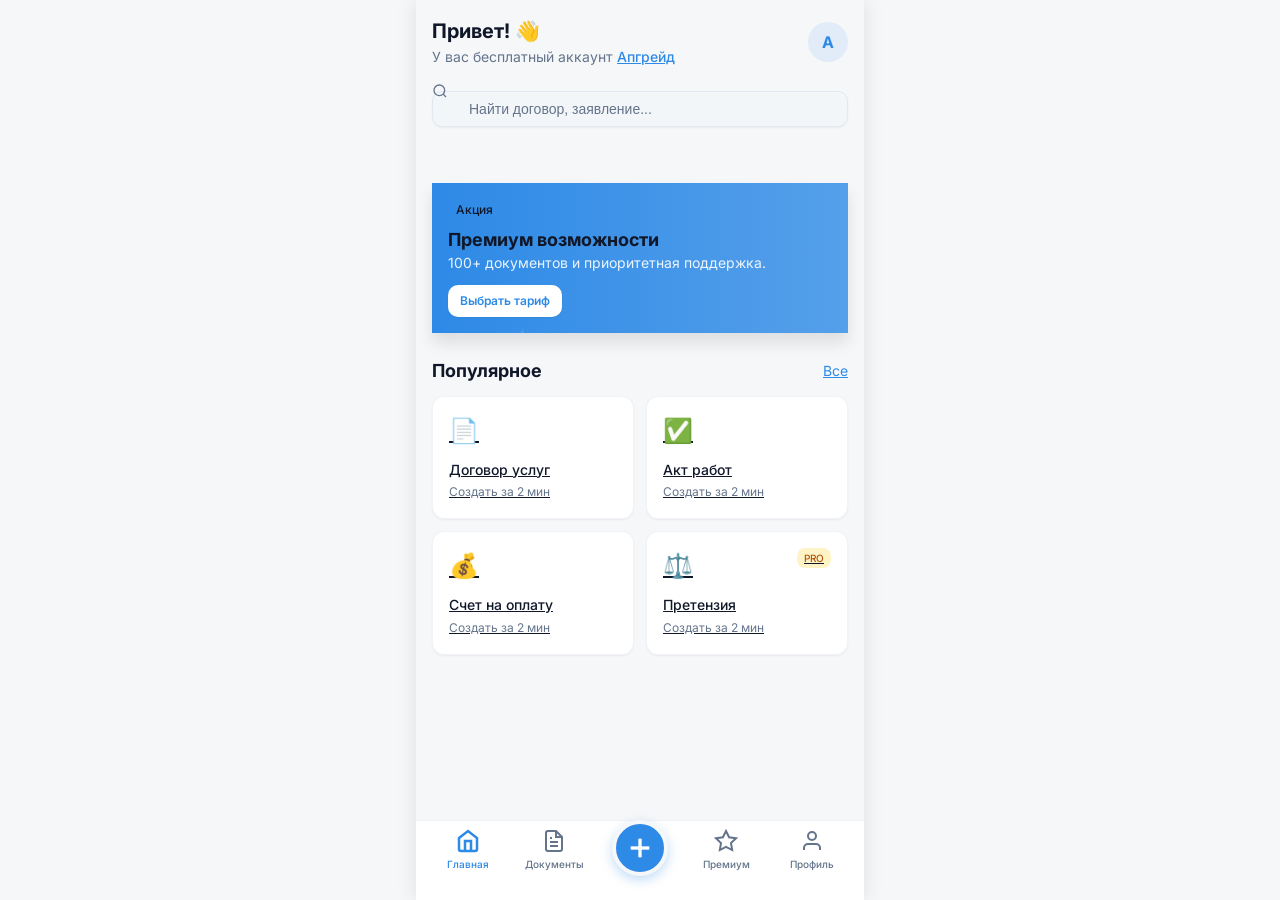
==== index.html @ 7c6c6357 "Add files via upload" ====
<!DOCTYPE html>
<html lang="ru">
  <head>
    <meta charset="UTF-8" />
    <meta
      name="viewport"
      content="width=device-width, initial-scale=1.0, maximum-scale=1, user-scalable=no"
    />

    <meta property="og:title" content="ProDocsSystem Bot" />
    <meta property="og:description" content="Готовый документ за 90 секунд" />
    <meta property="og:type" content="website" />
    <meta property="og:image" content="/opengraph.jpg" />
    <meta name="twitter:card" content="summary_large_image" />
    <meta name="twitter:title" content="ProDocsSystem Bot" />
    <meta name="twitter:description" content="Готовый документ за 90 секунд" />
    <meta name="twitter:image" content="/opengraph.jpg" />

    <link rel="icon" type="image/png" href="/favicon.png" />
    <link rel="preconnect" href="https://fonts.googleapis.com" />
    <link rel="preconnect" href="https://fonts.gstatic.com" crossorigin />
    <link
      href="https://fonts.googleapis.com/css2?family=Inter:wght@400;500;600;700&display=swap"
      rel="stylesheet"
    />
    <script src="https://telegram.org/js/telegram-web-app.js"></script>
    <style>
      @import url("https://fonts.googleapis.com/css2?family=Inter:wght@400;500;600;700&display=swap");

      :root {
        --background: 220 20% 97%;
        --foreground: 222 47% 11%;
        --card: 0 0% 100%;
        --card-foreground: 222 47% 11%;
        --popover: 0 0% 100%;
        --popover-foreground: 222 47% 11%;
        --primary: 210 79% 54%;
        --primary-foreground: 210 40% 98%;
        --secondary: 210 40% 96.1%;
        --secondary-foreground: 222 47% 11.2%;
        --muted: 210 40% 96.1%;
        --muted-foreground: 215.4 16.3% 46.9%;
        --accent: 210 40% 96.1%;
        --accent-foreground: 222 47% 11.2%;
        --destructive: 0 84.2% 60.2%;
        --destructive-foreground: 210 40% 98%;
        --border: 214.3 31.8% 91.4%;
        --input: 214.3 31.8% 91.4%;
        --ring: 221.2 83.2% 53.3%;
        --radius: 0.75rem;
        --success: 129 58% 45%;
      }

      * {
        box-sizing: border-box;
        margin: 0;
        padding: 0;
        border-color: hsl(var(--border));
      }
      body {
        font-family: "Inter", sans-serif;
        -webkit-font-smoothing: antialiased;
        -moz-osx-font-smoothing: grayscale;
        background-color: hsl(var(--background));
        color: hsl(var(--foreground));
        line-height: 1.5;
      }
      #root {
        min-height: 100vh;
        max-width: 448px;
        margin: 0 auto;
        position: relative;
        overflow: hidden;
        box-shadow: 0 0 20px rgba(0, 0, 0, 0.1);
      }
      .app-container {
        min-height: 100vh;
        background-color: hsl(var(--background));
        color: hsl(var(--foreground));
        padding-bottom: 96px;
        position: relative;
      }
      main {
        height: 100%;
        overflow-y: auto;
        -webkit-overflow-scrolling: touch;
      }
      main::-webkit-scrollbar {
        display: none;
      }
      main {
        -ms-overflow-style: none;
        scrollbar-width: none;
      }
      .bottom-nav {
        position: fixed;
        bottom: 0;
        left: 50%;
        transform: translateX(-50%);
        width: 100%;
        max-width: 448px;
        background-color: hsl(var(--card));
        border-top: 1px solid hsl(var(--border) / 0.5);
        padding: 8px 24px;
        height: 80px;
        z-index: 40;
        display: flex;
        justify-content: space-between;
        align-items: flex-start;
      }
      .nav-item {
        display: flex;
        flex-direction: column;
        align-items: center;
        gap: 4px;
        cursor: pointer;
        transition: color 0.2s;
        width: 56px;
        text-decoration: none;
        color: hsl(var(--muted-foreground));
      }
      .nav-item.active {
        color: hsl(var(--primary));
      }
      .nav-item svg {
        width: 24px;
        height: 24px;
        stroke-width: 2;
      }
      .nav-item.active svg {
        stroke-width: 2.5;
      }
      .nav-item span {
        font-size: 10px;
        font-weight: 500;
      }
      .fab {
        position: fixed;
        bottom: 24px;
        left: 50%;
        transform: translateX(-50%);
        z-index: 50;
        width: 56px;
        height: 56px;
        border-radius: 50%;
        background-color: hsl(var(--primary));
        border: 4px solid hsl(var(--background));
        box-shadow: 0 4px 12px hsl(var(--primary) / 0.3);
        display: flex;
        align-items: center;
        justify-content: center;
        cursor: pointer;
        transition: transform 0.2s, background-color 0.2s;
        text-decoration: none;
      }
      .fab:hover {
        background-color: hsl(var(--primary) / 0.9);
      }
      .fab:active {
        transform: translateX(-50%) scale(0.95);
      }
      .fab svg {
        width: 32px;
        height: 32px;
        color: white;
        stroke-width: 2.5;
      }
      .btn {
        display: inline-flex;
        align-items: center;
        justify-content: center;
        gap: 8px;
        white-space: nowrap;
        border-radius: calc(var(--radius) - 2px);
        font-size: 14px;
        font-weight: 500;
        transition: all 0.2s;
        cursor: pointer;
        border: 1px solid transparent;
        outline: none;
        font-family: inherit;
      }
      .btn:focus-visible {
        outline: 2px solid hsl(var(--ring));
        outline-offset: 2px;
      }
      .btn:disabled {
        pointer-events: none;
        opacity: 0.5;
      }
      .btn-default {
        background-color: hsl(var(--primary));
        color: hsl(var(--primary-foreground));
        border-color: hsl(var(--primary));
        min-height: 36px;
        padding: 8px 16px;
      }
      .btn-default:hover {
        background-color: hsl(var(--primary) / 0.9);
      }
      .btn-outline {
        border-color: hsl(var(--border));
        background-color: transparent;
        box-shadow: 0 1px 2px rgba(0, 0, 0, 0.05);
        min-height: 36px;
        padding: 8px 16px;
      }
      .btn-outline:active {
        box-shadow: none;
      }
      .btn-secondary {
        background-color: hsl(var(--secondary));
        color: hsl(var(--secondary-foreground));
        border-color: hsl(var(--border));
        min-height: 36px;
        padding: 8px 16px;
      }
      .btn-ghost {
        border-color: transparent;
        background-color: transparent;
        min-height: 36px;
        padding: 8px 16px;
      }
      .btn-sm {
        min-height: 32px;
        padding: 6px 12px;
        font-size: 12px;
        border-radius: calc(var(--radius) - 2px);
      }
      .btn-lg {
        min-height: 40px;
        padding: 8px 32px;
        border-radius: calc(var(--radius) - 2px);
      }
      .btn-icon {
        width: 36px;
        height: 36px;
        padding: 0;
      }
      .btn-full {
        width: 100%;
      }
      .input {
        display: flex;
        height: 36px;
        width: 100%;
        border-radius: calc(var(--radius) - 2px);
        border: 1px solid hsl(var(--input));
        background-color: transparent;
        padding: 8px 12px;
        font-size: 14px;
        transition: all 0.2s;
        box-shadow: 0 1px 2px rgba(0, 0, 0, 0.05);
      }
      .input:focus {
        outline: none;
        border-color: hsl(var(--ring));
        box-shadow: 0 0 0 1px hsl(var(--ring));
      }
      .input::placeholder {
        color: hsl(var(--muted-foreground));
      }
      .input:disabled {
        cursor: not-allowed;
        opacity: 0.5;
      }
      .card {
        background-color: hsl(var(--card));
        color: hsl(var(--card-foreground));
        border-radius: var(--radius);
        border: 1px solid hsl(var(--border) / 0.5);
        box-shadow: 0 1px 2px rgba(0, 0, 0, 0.05);
      }
      .card-content {
        padding: 16px;
      }
      .badge {
        display: inline-flex;
        align-items: center;
        border-radius: calc(var(--radius) - 4px);
        padding: 2px 8px;
        font-size: 12px;
        font-weight: 500;
        border: 1px solid transparent;
      }
      .badge-secondary {
        background-color: hsl(var(--secondary));
        color: hsl(var(--secondary-foreground));
      }
      .badge-outline {
        border-color: hsl(var(--border));
        background-color: transparent;
      }
      .progress {
        width: 100%;
        height: 6px;
        background-color: hsl(var(--secondary));
        border-radius: 9999px;
        overflow: hidden;
      }
      .progress-bar {
        height: 100%;
        background-color: hsl(var(--primary));
        transition: width 0.3s;
      }
      .container {
        padding: 16px;
      }
      .space-y-2 > * + * {
        margin-top: 8px;
      }
      .space-y-3 > * + * {
        margin-top: 12px;
      }
      .space-y-4 > * + * {
        margin-top: 16px;
      }
      .space-y-6 > * + * {
        margin-top: 24px;
      }
      .flex {
        display: flex;
      }
      .flex-col {
        flex-direction: column;
      }
      .items-center {
        align-items: center;
      }
      .justify-between {
        justify-content: space-between;
      }
      .justify-center {
        justify-content: center;
      }
      .gap-2 {
        gap: 8px;
      }
      .gap-3 {
        gap: 12px;
      }
      .gap-4 {
        gap: 16px;
      }
      .text-sm {
        font-size: 14px;
      }
      .text-xs {
        font-size: 12px;
      }
      .text-lg {
        font-size: 18px;
      }
      .text-xl {
        font-size: 20px;
      }
      .text-2xl {
        font-size: 24px;
      }
      .font-medium {
        font-weight: 500;
      }
      .font-bold {
        font-weight: 700;
      }
      .text-primary {
        color: hsl(var(--primary));
      }
      .text-muted {
        color: hsl(var(--muted-foreground));
      }
      .text-center {
        text-align: center;
      }
      .mb-2 {
        margin-bottom: 8px;
      }
      .mb-3 {
        margin-bottom: 12px;
      }
      .mb-4 {
        margin-bottom: 16px;
      }
      .mt-1 {
        margin-top: 4px;
      }
      .mt-2 {
        margin-top: 8px;
      }
      .relative {
        position: relative;
      }
      .absolute {
        position: absolute;
      }
      .fixed {
        position: fixed;
      }
      .inset-0 {
        top: 0;
        right: 0;
        bottom: 0;
        left: 0;
      }
      .z-10 {
        z-index: 10;
      }
      .z-40 {
        z-index: 40;
      }
      .z-50 {
        z-index: 50;
      }
      .rounded {
        border-radius: var(--radius);
      }
      .rounded-lg {
        border-radius: calc(var(--radius) + 4px);
      }
      .rounded-xl {
        border-radius: calc(var(--radius) + 8px);
      }
      .rounded-full {
        border-radius: 9999px;
      }
      .overflow-hidden {
        overflow: hidden;
      }
      .overflow-x-auto {
        overflow-x: auto;
      }
      .overflow-y-auto {
        overflow-y: auto;
      }
      .hidden {
        display: none;
      }
      .grid {
        display: grid;
      }
      .grid-cols-2 {
        grid-template-columns: repeat(2, 1fr);
      }
      .grid-cols-3 {
        grid-template-columns: repeat(3, 1fr);
      }
      .w-full {
        width: 100%;
      }
      .h-full {
        height: 100%;
      }
      .min-h-screen {
        min-height: 100vh;
      }
      .bg-background {
        background-color: hsl(var(--background));
      }
      .bg-card {
        background-color: hsl(var(--card));
      }
      .bg-secondary {
        background-color: hsl(var(--secondary));
      }
      .bg-primary {
        background-color: hsl(var(--primary));
      }
      .bg-white {
        background-color: white;
      }
      .border {
        border: 1px solid hsl(var(--border));
      }
      .border-t {
        border-top: 1px solid hsl(var(--border));
      }
      .border-b {
        border-bottom: 1px solid hsl(var(--border));
      }
      .shadow-sm {
        box-shadow: 0 1px 2px rgba(0, 0, 0, 0.05);
      }
      .shadow-md {
        box-shadow: 0 4px 6px rgba(0, 0, 0, 0.1);
      }
      .shadow-lg {
        box-shadow: 0 10px 15px rgba(0, 0, 0, 0.1);
      }
      .cursor-pointer {
        cursor: pointer;
      }
      .transition-all {
        transition: all 0.2s;
      }
      .modal-overlay {
        position: fixed;
        inset: 0;
        background-color: rgba(0, 0, 0, 0.4);
        backdrop-filter: blur(4px);
        z-index: 50;
        display: flex;
        align-items: flex-end;
        justify-content: center;
        padding: 16px;
      }
      .modal-content {
        background-color: hsl(var(--card));
        width: 100%;
        max-width: 384px;
        border-radius: 16px;
        padding: 24px;
        box-shadow: 0 20px 25px rgba(0, 0, 0, 0.2);
      }
      .dropdown {
        position: relative;
      }
      .dropdown-menu {
        position: absolute;
        right: 0;
        top: 100%;
        margin-top: 4px;
        background-color: hsl(var(--popover));
        border: 1px solid hsl(var(--border));
        border-radius: calc(var(--radius) - 2px);
        box-shadow: 0 4px 6px rgba(0, 0, 0, 0.1);
        min-width: 160px;
        z-index: 50;
        padding: 4px;
      }
      .dropdown-item {
        display: flex;
        align-items: center;
        gap: 8px;
        padding: 8px 12px;
        border-radius: calc(var(--radius) - 4px);
        cursor: pointer;
        font-size: 14px;
        transition: background-color 0.2s;
      }
      .dropdown-item:hover {
        background-color: hsl(var(--accent));
      }
      .dropdown-item.destructive {
        color: hsl(var(--destructive));
      }
      .accordion-item {
        border-bottom: 1px solid hsl(var(--border));
      }
      .accordion-trigger {
        width: 100%;
        display: flex;
        align-items: center;
        justify-content: space-between;
        padding: 16px 0;
        background: none;
        border: none;
        cursor: pointer;
        font-size: 14px;
        font-weight: 500;
        text-align: left;
      }
      .accordion-content {
        padding-bottom: 16px;
        color: hsl(var(--muted-foreground));
        font-size: 14px;
      }
      .accordion-icon {
        transition: transform 0.2s;
      }
      .accordion-item.open .accordion-icon {
        transform: rotate(180deg);
      }
      @keyframes fadeIn {
        from {
          opacity: 0;
        }
        to {
          opacity: 1;
        }
      }
      @keyframes slideIn {
        from {
          transform: translateY(100%);
        }
        to {
          transform: translateY(0);
        }
      }
      .fade-in {
        animation: fadeIn 0.3s;
      }
      .slide-in {
        animation: slideIn 0.3s;
      }
      .page {
        display: none;
      }
      .page.active {
        display: block;
      }
      .sticky-header {
        position: sticky;
        top: 0;
        background-color: hsl(var(--background) / 0.8);
        backdrop-filter: blur(12px);
        z-index: 10;
        border-bottom: 1px solid hsl(var(--border) / 0.5);
      }
      .gradient-primary {
        background: linear-gradient(
          to right,
          hsl(var(--primary)),
          hsl(210 79% 54% / 0.8)
        );
      }
      .gradient-amber {
        background: linear-gradient(to right, #f59e0b, #ea580c);
      }
      .aspect-document {
        aspect-ratio: 1 / 1.4;
      }
      .whitespace-nowrap {
        white-space: nowrap;
      }
      .truncate {
        overflow: hidden;
        text-overflow: ellipsis;
        white-space: nowrap;
      }
      .leading-tight {
        line-height: 1.25;
      }
      .leading-none {
        line-height: 1;
      }
      .opacity-50 {
        opacity: 0.5;
      }
      .blur-\[1px\] {
        filter: blur(1px);
      }
      .rotate-12 {
        transform: rotate(12deg);
      }
      .-translate-y-1\/2 {
        transform: translateY(-50%);
      }
      .translate-x-\(-50\%\) {
        transform: translateX(-50%);
      }
      .bg-primary\/10 {
        background-color: hsl(var(--primary) / 0.1);
      }
      .bg-primary\/20 {
        background-color: hsl(var(--primary) / 0.2);
      }
      .bg-primary\/5 {
        background-color: hsl(var(--primary) / 0.05);
      }
      .bg-secondary\/20 {
        background-color: hsl(var(--secondary) / 0.2);
      }
      .bg-secondary\/50 {
        background-color: hsl(var(--secondary) / 0.5);
      }
      .border-border\/50 {
        border-color: hsl(var(--border) / 0.5);
      }
      .border-primary\/20 {
        border-color: hsl(var(--primary) / 0.2);
      }
      .border-primary\/30 {
        border-color: hsl(var(--primary) / 0.3);
      }
      .text-white\/90 {
        color: rgba(255, 255, 255, 0.9);
      }
      .text-white\/10 {
        color: rgba(255, 255, 255, 0.1);
      }
      .shadow-primary\/20 {
        box-shadow: 0 4px 6px hsl(var(--primary) / 0.2);
      }
      .shadow-primary\/30 {
        box-shadow: 0 4px 12px hsl(var(--primary) / 0.3);
      }
      .hover\:bg-secondary\/80:hover {
        background-color: hsl(var(--secondary) / 0.8);
      }
      .hover\:bg-primary\/10:hover {
        background-color: hsl(var(--primary) / 0.1);
      }
      .hover\:border-primary\/50:hover {
        border-color: hsl(var(--primary) / 0.5);
      }
      .hover\:shadow-md:hover {
        box-shadow: 0 4px 6px rgba(0, 0, 0, 0.1);
      }
      .hover\:underline:hover {
        text-decoration: underline;
      }
      .group:hover .group-hover\:blur-0 {
        filter: blur(0);
      }
      .group:hover .group-hover\:opacity-100 {
        opacity: 1;
      }
      .bg-gradient-to-r {
        background-image: linear-gradient(to right, var(--tw-gradient-stops));
      }
      .bg-gradient-to-t {
        background-image: linear-gradient(to top, var(--tw-gradient-stops));
      }
      .from-white {
        --tw-gradient-from: white;
        --tw-gradient-stops: var(--tw-gradient-from),
          var(--tw-gradient-to, rgba(255, 255, 255, 0));
      }
      .via-transparent {
        --tw-gradient-stops: var(--tw-gradient-from), transparent,
          var(--tw-gradient-to, rgba(0, 0, 0, 0));
      }
      .to-transparent {
        --tw-gradient-to: transparent;
      }
      .backdrop-blur {
        backdrop-filter: blur(8px);
      }
      .backdrop-blur-sm {
        backdrop-filter: blur(4px);
      }
      .backdrop-blur-md {
        backdrop-filter: blur(12px);
      }
      .pb-safe {
        padding-bottom: env(safe-area-inset-bottom, 0);
      }
      .max-w-md {
        max-width: 28rem;
      }
      .mx-auto {
        margin-left: auto;
        margin-right: auto;
      }
      .-mx-4 {
        margin-left: -16px;
        margin-right: -16px;
      }
      .px-4 {
        padding-left: 16px;
        padding-right: 16px;
      }
      .pl-9 {
        padding-left: 36px;
      }
      .ml-1 {
        margin-left: 4px;
      }
      .ml-2 {
        margin-left: 8px;
      }
      .ml-3 {
        margin-left: 12px;
      }
      .ml-auto {
        margin-left: auto;
      }
      .mr-2 {
        margin-right: 8px;
      }
      .mr-3 {
        margin-right: 12px;
      }
      .-ml-2 {
        margin-left: -8px;
      }
      .-mr-2 {
        margin-right: -8px;
      }
      .shrink-0 {
        flex-shrink: 0;
      }
      .flex-1 {
        flex: 1 1 0%;
      }
      .min-w-0 {
        min-width: 0;
      }
      .w-10 {
        width: 40px;
      }
      .h-10 {
        height: 40px;
      }
      .w-8 {
        width: 32px;
      }
      .h-8 {
        height: 32px;
      }
      .w-16 {
        width: 64px;
      }
      .h-16 {
        height: 64px;
      }
      .w-12 {
        width: 48px;
      }
      .h-12 {
        height: 48px;
      }
      .h-32 {
        height: 128px;
      }
      .w-32 {
        width: 128px;
      }
      .h-5 {
        height: 20px;
      }
      .w-5 {
        width: 20px;
      }
      .h-4 {
        height: 16px;
      }
      .w-4 {
        width: 16px;
      }
      .h-3 {
        height: 12px;
      }
      .w-3 {
        width: 12px;
      }
      .h-6 {
        height: 24px;
      }
      .w-6 {
        width: 24px;
      }
      .text-\[10px\] {
        font-size: 10px;
      }
      .text-\[12px\] {
        font-size: 12px;
      }
      .px-1\.5 {
        padding-left: 6px;
        padding-right: 6px;
      }
      .pt-2 {
        padding-top: 8px;
      }
      .pt-4 {
        padding-top: 16px;
      }
      .pt-6 {
        padding-top: 24px;
      }
      .pb-2 {
        padding-bottom: 8px;
      }
      .pb-8 {
        padding-bottom: 32px;
      }
      .p-0 {
        padding: 0;
      }
      .p-3 {
        padding: 12px;
      }
      .p-4 {
        padding: 16px;
      }
      .p-6 {
        padding: 24px;
      }
      .last\:border-0:last-child {
        border-width: 0;
      }
      .font-semibold {
        font-weight: 600;
      }
      .font-normal {
        font-weight: 400;
      }
      .uppercase {
        text-transform: uppercase;
      }
      .tracking-wider {
        letter-spacing: 0.05em;
      }
      .transition-colors {
        transition-property: color, background-color, border-color;
        transition-timing-function: cubic-bezier(0.4, 0, 0.2, 1);
        transition-duration: 150ms;
      }
      .transition-shadow {
        transition-property: box-shadow;
        transition-timing-function: cubic-bezier(0.4, 0, 0.2, 1);
        transition-duration: 150ms;
      }
      .duration-500 {
        transition-duration: 500ms;
      }
      .justify-start {
        justify-content: flex-start;
      }
      .text-left {
        text-align: left;
      }
      .text-red-500 {
        color: rgb(239, 68, 68);
      }
      .text-red-600 {
        color: rgb(220, 38, 38);
      }
      .text-green-500 {
        color: rgb(34, 197, 94);
      }
      .text-green-600 {
        color: rgb(22, 163, 74);
      }
      .text-blue-600 {
        color: rgb(37, 99, 235);
      }
      .bg-blue-50 {
        background-color: rgb(239, 246, 255);
      }
      .bg-gray-50 {
        background-color: rgb(249, 250, 251);
      }
      .bg-gray-100 {
        background-color: rgb(243, 244, 246);
      }
      .bg-gray-200 {
        background-color: rgb(229, 231, 235);
      }
      .text-gray-600 {
        color: rgb(75, 85, 99);
      }
      .text-gray-700 {
        color: rgb(55, 65, 81);
      }
      .text-gray-900 {
        color: rgb(17, 24, 39);
      }
      .bg-green-50 {
        background-color: rgb(240, 253, 244);
      }
      .bg-green-100 {
        background-color: rgb(220, 252, 231);
      }
      .text-green-700 {
        color: rgb(21, 128, 61);
      }
      .bg-blue-100 {
        background-color: rgb(219, 234, 254);
      }
      .text-blue-700 {
        color: rgb(29, 78, 216);
      }
      .bg-amber-100 {
        background-color: rgb(254, 243, 199);
      }
      .text-amber-700 {
        color: rgb(180, 83, 9);
      }
      .border-green-200 {
        border-color: rgb(187, 247, 208);
      }
      .bg-slate-50 {
        background-color: rgb(248, 250, 252);
      }
      .bg-slate-900 {
        background-color: rgb(15, 23, 42);
      }
      .text-slate-300 {
        color: rgb(203, 213, 225);
      }
      .text-slate-900 {
        color: rgb(15, 23, 42);
      }
      .hover\:bg-slate-100:hover {
        background-color: rgb(241, 245, 249);
      }
      .hover\:bg-red-50:hover {
        background-color: rgb(254, 242, 242);
      }
      .hover\:text-red-600:hover {
        color: rgb(220, 38, 38);
      }
      .border-dashed {
        border-style: dashed;
      }
      .border-none {
        border: none;
      }
      .font-mono {
        font-family: ui-monospace, SFMono-Regular, "SF Mono", Menlo, Consolas,
          "Liberation Mono", monospace;
      }
      .hover\:text-foreground:hover {
        color: hsl(var(--foreground));
      }
    </style>
    <title>ProDocsSystem Bot</title>
  </head>
  <body>
    <div id="root" class="app-container">
      <main>
        <!-- Pages -->
        <div id="page-home" class="page active">
          <div class="container space-y-6">
            <!-- Header -->
            <div class="flex justify-between items-center">
              <div>
                <h1 id="home-greeting" class="text-xl font-bold">Привет! 👋</h1>
                <p class="text-sm text-muted flex items-center gap-1">
                  У вас бесплатный аккаунт
                  <a
                    href="#"
                    data-route="/premium"
                    class="text-primary font-medium hover:underline ml-1"
                    >Апгрейд</a
                  >
                </p>
              </div>
              <div
                class="rounded-full w-10 h-10 bg-primary/10 flex items-center justify-center text-primary font-bold overflow-hidden"
              >
                <img
                  id="home-avatar-img"
                  src=""
                  alt="Аватар"
                  class="w-full h-full object-cover hidden"
                />
                <span id="home-avatar-fallback">A</span>
              </div>
            </div>

            <!-- Search -->
            <div class="relative">
              <svg
                class="absolute left-3 top-1/2 -translate-y-1/2 h-4 w-4 text-muted"
                width="16"
                height="16"
                viewBox="0 0 24 24"
                fill="none"
                stroke="currentColor"
                stroke-width="2"
              >
                <circle cx="11" cy="11" r="8" />
                <path d="m21 21-4.35-4.35" />
              </svg>
              <input
                id="search-input"
                type="text"
                placeholder="Найти договор, заявление..."
                class="input pl-9 bg-secondary/50 border-transparent focus:bg-background transition-colors w-full"
              />
            </div>

            <!-- Categories -->
            <div
              id="category-chips"
              class="flex gap-2 overflow-x-auto pb-2 -mx-4 px-4"
              style="scrollbar-width: none; -ms-overflow-style: none"
            ></div>

            <!-- Search results -->
            <div
              id="search-results"
              class="space-y-3 pt-2"
              style="display: none"
            ></div>

            <!-- Upsell Banner -->
            <div
              class="gradient-primary rounded-2xl p-4 text-white shadow-lg relative overflow-hidden"
            >
              <div class="relative z-10">
                <div class="flex items-center gap-2 mb-2">
                  <span
                    class="badge bg-white/20 hover:bg-white/30 text-white border-none"
                    >Акция</span
                  >
                </div>
                <h3 class="font-bold text-lg leading-tight mb-1">
                  Премиум возможности
                </h3>
                <p class="text-white/90 text-sm mb-3">
                  100+ документов и приоритетная поддержка.
                </p>
                <a href="#" data-route="/premium">
                  <button
                    class="btn btn-sm bg-white text-primary hover:bg-white/90 font-semibold border-none shadow-sm"
                  >
                    Выбрать тариф
                  </button>
                </a>
              </div>
              <svg
                class="absolute -right-4 -bottom-4 h-32 w-32 text-white/10 rotate-12"
                width="128"
                height="128"
                viewBox="0 0 24 24"
                fill="currentColor"
              >
                <path
                  d="M12 2l3.09 6.26L22 9.27l-5 4.87 1.18 6.88L12 17.77l-6.18 3.25L7 14.14 2 9.27l6.91-1.01L12 2z"
                />
              </svg>
            </div>

            <!-- Popular Documents -->
            <div>
              <div class="flex justify-between items-center mb-3">
                <h2 class="font-bold text-lg">Популярное</h2>
                <a
                  href="#"
                  data-route="/templates"
                  class="text-sm text-primary hover:underline"
                  >Все</a
                >
              </div>
              <div class="grid grid-cols-2 gap-3">
                <a
                  href="#"
                  data-route="/create"
                  class="card hover:shadow-md transition-shadow cursor-pointer border-border/50 bg-card"
                >
                  <div class="card-content flex flex-col gap-3">
                    <div class="flex justify-between items-start">
                      <span class="text-2xl">📄</span>
                    </div>
                    <div>
                      <h3 class="font-medium text-sm leading-tight">
                        Договор услуг
                      </h3>
                      <span class="text-xs text-muted mt-1 block"
                        >Создать за 2 мин</span
                      >
                    </div>
                  </div>
                </a>
                <a
                  href="#"
                  data-route="/create"
                  class="card hover:shadow-md transition-shadow cursor-pointer border-border/50 bg-card"
                >
                  <div class="card-content flex flex-col gap-3">
                    <div class="flex justify-between items-start">
                      <span class="text-2xl">✅</span>
                    </div>
                    <div>
                      <h3 class="font-medium text-sm leading-tight">
                        Акт работ
                      </h3>
                      <span class="text-xs text-muted mt-1 block"
                        >Создать за 2 мин</span
                      >
                    </div>
                  </div>
                </a>
                <a
                  href="#"
                  data-route="/create"
                  class="card hover:shadow-md transition-shadow cursor-pointer border-border/50 bg-card"
                >
                  <div class="card-content flex flex-col gap-3">
                    <div class="flex justify-between items-start">
                      <span class="text-2xl">💰</span>
                    </div>
                    <div>
                      <h3 class="font-medium text-sm leading-tight">
                        Счет на оплату
                      </h3>
                      <span class="text-xs text-muted mt-1 block"
                        >Создать за 2 мин</span
                      >
                    </div>
                  </div>
                </a>
                <a
                  href="#"
                  data-route="/create"
                  class="card hover:shadow-md transition-shadow cursor-pointer border-border/50 bg-card"
                >
                  <div class="card-content flex flex-col gap-3">
                    <div class="flex justify-between items-start">
                      <span class="text-2xl">⚖️</span>
                      <span
                        class="badge badge-secondary h-5 px-1.5 text-[10px] bg-amber-100 text-amber-700"
                        >PRO</span
                      >
                    </div>
                    <div>
                      <h3 class="font-medium text-sm leading-tight">
                        Претензия
                      </h3>
                      <span class="text-xs text-muted mt-1 block"
                        >Создать за 2 мин</span
                      >
                    </div>
                  </div>
                </a>
              </div>
            </div>

            <!-- Recent History Snippet -->
            <div class="pt-2" id="home-recent-block" style="display: none">
              <h2 class="font-bold text-lg mb-3">Недавние</h2>
              <div class="card border-border/50 bg-secondary/20">
                <div class="p-0" id="home-recent-list"></div>
              </div>
            </div>
          </div>
        </div>

        <!-- All pages embedded -->
        <div id="page-create" class="page">
          <div
            class="min-h-screen bg-background pb-safe font-sans max-w-md mx-auto flex flex-col"
          >
            <div class="sticky-header">
              <div class="container">
                <div class="flex items-center gap-3 mb-4">
                  <button id="create-prev" class="btn btn-ghost btn-icon -ml-2">
                    <svg
                      width="20"
                      height="20"
                      viewBox="0 0 24 24"
                      fill="none"
                      stroke="currentColor"
                      stroke-width="2"
                    >
                      <polyline points="15 18 9 12 15 6" />
                    </svg>
                  </button>
                  <div class="flex-1">
                    <h1 class="font-bold text-lg leading-none">
                      Договор услуг
                    </h1>
                    <span class="text-xs text-muted">Черновик</span>
                  </div>
                  <button
                    class="btn btn-ghost text-primary text-sm font-medium"
                  >
                    Сохранить
                  </button>
                </div>
                <div class="space-y-1">
                  <div
                    class="flex justify-between text-xs font-medium text-muted"
                  >
                    <span id="step-1-label" class="step-label text-primary"
                      >Данные</span
                    >
                    <span id="step-2-label" class="step-label">Условия</span>
                    <span id="step-3-label" class="step-label">Готово</span>
                  </div>
                  <div class="progress">
                    <div
                      id="create-progress"
                      class="progress-bar"
                      style="width: 33.33%"
                    ></div>
                  </div>
                </div>
              </div>
            </div>
            <main class="flex-1 container overflow-y-auto">
              <div
                id="create-step-1"
                class="create-step space-y-6"
                style="display: block"
              >
                <div class="space-y-4">
                  <div class="flex items-center justify-between">
                    <h2 class="text-lg font-bold">Стороны договора</h2>
                    <button class="btn btn-outline btn-sm h-7 text-xs">
                      Заполнить из профиля
                    </button>
                  </div>
                  <div class="space-y-3">
                    <label class="text-sm font-medium">Исполнитель (Вы)</label>
                    <input
                      type="text"
                      placeholder="ФИО или Название компании"
                      value="Иванов Иван Иванович"
                      class="input"
                    />
                    <input type="text" placeholder="ИНН" class="input" />
                  </div>
                  <div class="space-y-3 pt-2">
                    <label class="text-sm font-medium">Заказчик (Клиент)</label>
                    <input
                      type="text"
                      placeholder="ФИО или Название компании"
                      class="input"
                    />
                    <input
                      type="text"
                      placeholder="ИНН (необязательно)"
                      class="input"
                    />
                  </div>
                  <div class="flex items-center gap-2 pt-2">
                    <input
                      type="checkbox"
                      id="save-template"
                      class="rounded border-gray-300 text-primary focus:ring-primary"
                    />
                    <label for="save-template" class="text-sm text-muted"
                      >Сохранить контрагента для будущих документов</label
                    >
                  </div>
                </div>
              </div>
              <div
                id="create-step-2"
                class="create-step space-y-6"
                style="display: none"
              >
                <div class="space-y-4">
                  <h2 class="text-lg font-bold">Условия и детали</h2>
                  <div class="space-y-3">
                    <label class="text-sm font-medium">Предмет договора</label>
                    <input
                      type="text"
                      placeholder="Например: Разработка веб-сайта"
                      class="input"
                    />
                  </div>
                  <div class="grid grid-cols-2 gap-3">
                    <div class="space-y-2">
                      <label class="text-sm font-medium">Сумма (₽)</label>
                      <input type="number" placeholder="0.00" class="input" />
                    </div>
                    <div class="space-y-2">
                      <label class="text-sm font-medium">Срок (дней)</label>
                      <input type="number" placeholder="10" class="input" />
                    </div>
                  </div>
                  <div class="space-y-3 pt-4">
                    <label
                      class="text-muted text-xs uppercase tracking-wider font-semibold"
                      >Дополнительные опции</label
                    >
                    <div
                      class="upsell-card card border-dashed border-primary/30 bg-primary/5 cursor-pointer hover:bg-primary/10 transition-colors"
                    >
                      <div
                        class="card-content flex items-center justify-between"
                      >
                        <div class="flex items-center gap-3">
                          <div
                            class="rounded-full w-8 h-8 bg-primary/20 flex items-center justify-center"
                          >
                            <svg
                              class="h-4 w-4 text-primary"
                              width="16"
                              height="16"
                              viewBox="0 0 24 24"
                              fill="none"
                              stroke="currentColor"
                              stroke-width="2"
                            >
                              <rect
                                x="3"
                                y="11"
                                width="18"
                                height="11"
                                rx="2"
                                ry="2"
                              />
                              <path d="M7 11V7a5 5 0 0 1 10 0v4" />
                            </svg>
                          </div>
                          <div>
                            <p class="text-sm font-medium">
                              Штрафы за просрочку
                            </p>
                            <p class="text-xs text-muted">
                              Защитите себя от задержек
                            </p>
                          </div>
                        </div>
                        <span
                          class="badge badge-secondary bg-primary/20 text-primary border-none"
                          >PRO</span
                        >
                      </div>
                    </div>
                    <div
                      class="upsell-card card border-dashed border-primary/30 bg-primary/5 cursor-pointer hover:bg-primary/10 transition-colors"
                    >
                      <div
                        class="card-content flex items-center justify-between"
                      >
                        <div class="flex items-center gap-3">
                          <div
                            class="rounded-full w-8 h-8 bg-primary/20 flex items-center justify-center"
                          >
                            <svg
                              class="h-4 w-4 text-primary"
                              width="16"
                              height="16"
                              viewBox="0 0 24 24"
                              fill="none"
                              stroke="currentColor"
                              stroke-width="2"
                            >
                              <rect
                                x="3"
                                y="11"
                                width="18"
                                height="11"
                                rx="2"
                                ry="2"
                              />
                              <path d="M7 11V7a5 5 0 0 1 10 0v4" />
                            </svg>
                          </div>
                          <div>
                            <p class="text-sm font-medium">
                              Пункт о конфиденциальности (NDA)
                            </p>
                            <p class="text-xs text-muted">
                              Запрет на разглашение
                            </p>
                          </div>
                        </div>
                        <span
                          class="badge badge-secondary bg-primary/20 text-primary border-none"
                          >PRO</span
                        >
                      </div>
                    </div>
                  </div>
                </div>
              </div>
              <div
                id="create-step-3"
                class="create-step space-y-6"
                style="display: none"
              >
                <div class="space-y-4">
                  <div class="flex items-center justify-between">
                    <h2 class="text-lg font-bold">Готово к генерации</h2>
                    <span
                      class="badge badge-outline text-green-600 border-green-200 bg-green-50"
                      >Проверено</span
                    >
                  </div>
                  <div
                    class="aspect-document bg-white border rounded-xl shadow-sm p-6 overflow-hidden relative group"
                  >
                    <div
                      class="space-y-4 opacity-50 blur-[1px] group-hover:blur-0 group-hover:opacity-100 transition-all duration-500"
                    >
                      <div class="h-4 w-3/4 bg-gray-200 rounded"></div>
                      <div class="space-y-2">
                        <div class="h-2 w-full bg-gray-100 rounded"></div>
                        <div class="h-2 w-full bg-gray-100 rounded"></div>
                        <div class="h-2 w-5/6 bg-gray-100 rounded"></div>
                      </div>
                      <div class="h-20"></div>
                      <div class="space-y-2">
                        <div class="h-2 w-full bg-gray-100 rounded"></div>
                        <div class="h-2 w-4/6 bg-gray-100 rounded"></div>
                      </div>
                    </div>
                    <div
                      class="absolute inset-0 flex items-center justify-center bg-gradient-to-t from-white via-transparent to-transparent"
                    >
                      <button
                        class="btn btn-outline bg-white/80 backdrop-blur shadow-sm"
                      >
                        Предпросмотр
                      </button>
                    </div>
                  </div>
                  <div class="space-y-3">
                    <div
                      class="flex items-center gap-2 text-sm text-muted justify-center"
                    >
                      <svg
                        class="h-4 w-4 text-green-500"
                        width="16"
                        height="16"
                        viewBox="0 0 24 24"
                        fill="none"
                        stroke="currentColor"
                        stroke-width="2"
                      >
                        <polyline points="20 6 9 17 4 12" />
                      </svg>
                      <span>Этот документ создали 1,243 раза</span>
                    </div>
                    <button
                      class="btn btn-default btn-full h-12 text-lg font-bold shadow-lg shadow-primary/20"
                      style="background-color: #31b545"
                    >
                      Сгенерировать документ
                    </button>
                    <div class="grid grid-cols-3 gap-2">
                      <button
                        class="btn btn-outline h-10 text-xs flex flex-col gap-0 py-1"
                      >
                        <svg
                          class="h-3 w-3 mb-1"
                          width="12"
                          height="12"
                          viewBox="0 0 24 24"
                          fill="none"
                          stroke="currentColor"
                          stroke-width="2"
                        >
                          <path d="M21 15v4a2 2 0 0 1-2 2H5a2 2 0 0 1-2-2v-4" />
                          <polyline points="7 10 12 15 17 10" />
                          <line x1="12" y1="15" x2="12" y2="3" />
                        </svg>
                        DOCX
                      </button>
                      <button
                        class="btn btn-outline h-10 text-xs flex flex-col gap-0 py-1"
                      >
                        <svg
                          class="h-3 w-3 mb-1"
                          width="12"
                          height="12"
                          viewBox="0 0 24 24"
                          fill="none"
                          stroke="currentColor"
                          stroke-width="2"
                        >
                          <path d="M21 15v4a2 2 0 0 1-2 2H5a2 2 0 0 1-2-2v-4" />
                          <polyline points="7 10 12 15 17 10" />
                          <line x1="12" y1="15" x2="12" y2="3" />
                        </svg>
                        PDF
                      </button>
                      <button
                        class="btn btn-outline h-10 text-xs flex flex-col gap-0 py-1"
                      >
                        <svg
                          class="h-3 w-3 mb-1"
                          width="12"
                          height="12"
                          viewBox="0 0 24 24"
                          fill="none"
                          stroke="currentColor"
                          stroke-width="2"
                        >
                          <path
                            d="M4 4h16c1.1 0 2 .9 2 2v12c0 1.1-.9 2-2 2H4c-1.1 0-2-.9-2-2V6c0-1.1.9-2 2-2z"
                          />
                          <polyline points="22,6 12,13 2,6" />
                        </svg>
                        Email
                      </button>
                    </div>
                  </div>
                </div>
              </div>
            </main>
            <div class="container border-t border-border/50 bg-background">
              <button
                id="create-footer-btn"
                class="btn btn-default btn-full h-11 text-base shadow-md"
              >
                Далее
                <svg
                  class="ml-2"
                  width="16"
                  height="16"
                  viewBox="0 0 24 24"
                  fill="none"
                  stroke="currentColor"
                  stroke-width="2"
                >
                  <path d="m9 18 6-6-6-6" />
                </svg>
              </button>
              <button
                id="create-next"
                class="btn btn-default btn-full h-11 text-base shadow-md"
                style="display: none"
              >
                Далее
                <svg
                  class="ml-2"
                  width="16"
                  height="16"
                  viewBox="0 0 24 24"
                  fill="none"
                  stroke="currentColor"
                  stroke-width="2"
                >
                  <path d="m9 18 6-6-6-6" />
                </svg>
              </button>
            </div>
            <div id="upsell-modal" class="modal-overlay" style="display: none">
              <div class="modal-content space-y-4">
                <div
                  class="rounded-full w-12 h-12 gradient-amber flex items-center justify-center mx-auto mb-2"
                >
                  <svg
                    class="h-6 w-6 text-white"
                    width="24"
                    height="24"
                    viewBox="0 0 24 24"
                    fill="currentColor"
                  >
                    <path
                      d="M12 2l3.09 6.26L22 9.27l-5 4.87 1.18 6.88L12 17.77l-6.18 3.25L7 14.14 2 9.27l6.91-1.01L12 2z"
                    />
                  </svg>
                </div>
                <div class="text-center space-y-2">
                  <h3 class="text-xl font-bold">Только для Premium</h3>
                  <p class="text-muted text-sm">
                    Получите доступ к пунктам о штрафах, NDA и еще 100+ шаблонам
                    всего за 299₽.
                  </p>
                </div>
                <div class="pt-2 space-y-3">
                  <a
                    href="#"
                    data-route="/premium"
                    class="btn btn-default btn-full gradient-amber text-white font-bold h-11 border-0"
                    >Подключить Premium</a
                  >
                  <button id="upsell-close" class="btn btn-ghost btn-full">
                    Нет, спасибо
                  </button>
                </div>
              </div>
            </div>
          </div>
        </div>
        <div id="page-history" class="page">
          <div class="container space-y-4 pb-8">
            <h1 class="text-2xl font-bold">Документы</h1>
            <p class="text-sm text-muted">
              Все доступные документы, сгруппированные по категориям.
            </p>

            <!-- Поиск по документам (страница Документы) -->
            <div class="flex gap-2">
              <div class="relative flex-1">
                <svg
                  class="absolute left-3 top-1/2 -translate-y-1/2 h-4 w-4 text-muted"
                  width="16"
                  height="16"
                  viewBox="0 0 24 24"
                  fill="none"
                  stroke="currentColor"
                  stroke-width="2"
                >
                  <circle cx="11" cy="11" r="8" />
                  <path d="m21 21-4.35-4.35" />
                </svg>
                <input
                  id="documents-search-input"
                  type="text"
                  placeholder="Поиск по документам..."
                  class="input pl-9 bg-secondary/50 border-transparent focus:bg-background"
                />
              </div>
            </div>

            <!-- Вкладки категорий -->
            <div
              id="documents-filter-tabs"
              class="flex gap-2 overflow-x-auto pb-2 -mx-4 px-4"
              style="scrollbar-width: none"
            ></div>

            <div id="documents-list" class="space-y-4"></div>
          </div>
        </div>
        <div id="page-pricing" class="page">
          <div class="container space-y-6">
            <div class="text-center space-y-2 pt-4">
              <h1 class="text-2xl font-bold">Выберите свой план</h1>
              <p class="text-muted">
                Откройте доступ ко всем возможностям бота
              </p>
            </div>
            <div class="space-y-4">
              <div class="card border-border/50 relative overflow-hidden">
                <div class="card-content pb-2">
                  <h3 class="font-bold text-lg">Базовый</h3>
                  <div class="text-2xl font-bold">
                    0 ₽
                    <span class="text-sm font-normal text-muted">/ мес</span>
                  </div>
                </div>
                <div class="card-content space-y-2 text-sm">
                  <div class="flex gap-2">
                    <svg
                      class="h-4 w-4 text-primary shrink-0"
                      width="16"
                      height="16"
                      viewBox="0 0 24 24"
                      fill="none"
                      stroke="currentColor"
                      stroke-width="2"
                    >
                      <polyline points="20 6 9 17 4 12" />
                    </svg>
                    <span>5 документов в месяц</span>
                  </div>
                  <div class="flex gap-2">
                    <svg
                      class="h-4 w-4 text-primary shrink-0"
                      width="16"
                      height="16"
                      viewBox="0 0 24 24"
                      fill="none"
                      stroke="currentColor"
                      stroke-width="2"
                    >
                      <polyline points="20 6 9 17 4 12" />
                    </svg>
                    <span>Базовые шаблоны</span>
                  </div>
                  <div class="flex gap-2 text-muted">
                    <svg
                      class="h-4 w-4 shrink-0"
                      width="16"
                      height="16"
                      viewBox="0 0 24 24"
                      fill="none"
                      stroke="currentColor"
                      stroke-width="2"
                    >
                      <line x1="18" y1="6" x2="6" y2="18" />
                      <line x1="6" y1="6" x2="18" y2="18" />
                    </svg>
                    <span>Продвинутые пункты (NDA)</span>
                  </div>
                </div>
                <div class="card-content">
                  <button class="btn btn-secondary btn-full" disabled>
                    Текущий тариф
                  </button>
                </div>
              </div>
              <div
                class="card border-primary shadow-lg shadow-primary/10 relative overflow-hidden bg-primary/5"
              >
                <div
                  class="absolute top-0 right-0 bg-primary text-white text-[10px] font-bold px-2 py-1 rounded-bl-lg"
                >
                  РЕКОМЕНДУЕМ
                </div>
                <div class="card-content pb-2">
                  <h3 class="font-bold text-lg text-primary">Premium</h3>
                  <div class="text-2xl font-bold">
                    299 ₽
                    <span class="text-sm font-normal text-muted">/ мес</span>
                  </div>
                  <p class="text-xs text-green-600 font-medium">
                    Экономия 20% при оплате за год
                  </p>
                </div>
                <div class="card-content space-y-2 text-sm">
                  <div class="flex gap-2">
                    <svg
                      class="h-4 w-4 text-primary shrink-0"
                      width="16"
                      height="16"
                      viewBox="0 0 24 24"
                      fill="none"
                      stroke="currentColor"
                      stroke-width="2"
                    >
                      <polyline points="20 6 9 17 4 12" />
                    </svg>
                    <span class="font-medium">Безлимитные документы</span>
                  </div>
                  <div class="flex gap-2">
                    <svg
                      class="h-4 w-4 text-primary shrink-0"
                      width="16"
                      height="16"
                      viewBox="0 0 24 24"
                      fill="none"
                      stroke="currentColor"
                      stroke-width="2"
                    >
                      <polyline points="20 6 9 17 4 12" />
                    </svg>
                    <span>Все 100+ шаблонов (NDA, Оферты)</span>
                  </div>
                  <div class="flex gap-2">
                    <svg
                      class="h-4 w-4 text-primary shrink-0"
                      width="16"
                      height="16"
                      viewBox="0 0 24 24"
                      fill="none"
                      stroke="currentColor"
                      stroke-width="2"
                    >
                      <polyline points="20 6 9 17 4 12" />
                    </svg>
                    <span>Приоритетная поддержка 24/7</span>
                  </div>
                  <div class="flex gap-2">
                    <svg
                      class="h-4 w-4 text-primary shrink-0"
                      width="16"
                      height="16"
                      viewBox="0 0 24 24"
                      fill="none"
                      stroke="currentColor"
                      stroke-width="2"
                    >
                      <polyline points="20 6 9 17 4 12" />
                    </svg>
                    <span>История изменений</span>
                  </div>
                </div>
                <div class="card-content">
                  <button
                    class="btn btn-default btn-full"
                    style="background-color: #31b545"
                  >
                    Выбрать Premium
                  </button>
                </div>
              </div>
              <div
                class="card border-border/50 bg-slate-50 dark:bg-slate-900/50"
              >
                <div class="card-content pb-2">
                  <h3 class="font-bold text-lg">Бизнес</h3>
                  <div class="text-2xl font-bold">
                    990 ₽
                    <span class="text-sm font-normal text-muted">/ мес</span>
                  </div>
                </div>
                <div class="card-content space-y-2 text-sm">
                  <div class="flex gap-2">
                    <svg
                      class="h-4 w-4 text-primary shrink-0"
                      width="16"
                      height="16"
                      viewBox="0 0 24 24"
                      fill="none"
                      stroke="currentColor"
                      stroke-width="2"
                    >
                      <polyline points="20 6 9 17 4 12" />
                    </svg>
                    <span>Все преимущества Premium</span>
                  </div>
                  <div class="flex gap-2">
                    <svg
                      class="h-4 w-4 text-primary shrink-0"
                      width="16"
                      height="16"
                      viewBox="0 0 24 24"
                      fill="none"
                      stroke="currentColor"
                      stroke-width="2"
                    >
                      <polyline points="20 6 9 17 4 12" />
                    </svg>
                    <span>До 5 пользователей</span>
                  </div>
                  <div class="flex gap-2">
                    <svg
                      class="h-4 w-4 text-primary shrink-0"
                      width="16"
                      height="16"
                      viewBox="0 0 24 24"
                      fill="none"
                      stroke="currentColor"
                      stroke-width="2"
                    >
                      <polyline points="20 6 9 17 4 12" />
                    </svg>
                    <span>Брендирование документов</span>
                  </div>
                  <div class="flex gap-2">
                    <svg
                      class="h-4 w-4 text-primary shrink-0"
                      width="16"
                      height="16"
                      viewBox="0 0 24 24"
                      fill="none"
                      stroke="currentColor"
                      stroke-width="2"
                    >
                      <polyline points="20 6 9 17 4 12" />
                    </svg>
                    <span>API доступ</span>
                  </div>
                </div>
                <div class="card-content">
                  <button
                    class="btn btn-outline btn-full border-primary text-primary hover:bg-primary/5"
                  >
                    Связаться с отделом продаж
                  </button>
                </div>
              </div>
            </div>
            <div class="pt-4 pb-8">
              <h2 class="font-bold text-lg mb-4">Частые вопросы</h2>
              <div class="space-y-0">
                <div class="accordion-item">
                  <button class="accordion-trigger">
                    Можно ли отменить подписку?<svg
                      class="accordion-icon h-4 w-4"
                      width="16"
                      height="16"
                      viewBox="0 0 24 24"
                      fill="none"
                      stroke="currentColor"
                      stroke-width="2"
                    >
                      <polyline points="6 9 12 15 18 9" />
                    </svg>
                  </button>
                  <div class="accordion-content" style="display: none">
                    Да, вы можете отменить подписку в любой момент в настройках
                    профиля.
                  </div>
                </div>
                <div class="accordion-item">
                  <button class="accordion-trigger">
                    Есть ли пробный период?<svg
                      class="accordion-icon h-4 w-4"
                      width="16"
                      height="16"
                      viewBox="0 0 24 24"
                      fill="none"
                      stroke="currentColor"
                      stroke-width="2"
                    >
                      <polyline points="6 9 12 15 18 9" />
                    </svg>
                  </button>
                  <div class="accordion-content" style="display: none">
                    Мы предоставляем 7 дней бесплатного доступа к Premium
                    функциям для новых пользователей.
                  </div>
                </div>
                <div class="accordion-item">
                  <button class="accordion-trigger">
                    В каком формате скачиваются документы?<svg
                      class="accordion-icon h-4 w-4"
                      width="16"
                      height="16"
                      viewBox="0 0 24 24"
                      fill="none"
                      stroke="currentColor"
                      stroke-width="2"
                    >
                      <polyline points="6 9 12 15 18 9" />
                    </svg>
                  </button>
                  <div class="accordion-content" style="display: none">
                    Документы доступны в форматах DOCX (Word) и PDF.
                  </div>
                </div>
              </div>
            </div>
          </div>
        </div>
        <div id="page-profile" class="page">
          <div class="flex items-center justify-between mb-6">
              <h1 class="text-2xl font-bold">Профиль</h1>
          </div>
      
          <div class="bg-card rounded-2xl p-6 border border-border/50 shadow-sm mb-6 text-center">
              <div class="relative inline-block mb-4">
                  <div id="profile-avatar-container" class="w-20 h-20 rounded-full bg-primary/10 flex items-center justify-center border-2 border-primary/20 overflow-hidden mx-auto">
                      <img id="profile-avatar" src="" alt="" class="w-full h-full object-cover hidden" />
                      <span id="profile-avatar-fallback" class="text-2xl font-bold text-primary">U</span>
                  </div>
              </div>
              <h2 id="profile-name" class="text-xl font-bold mb-1">Загрузка...</h2>
              <p id="profile-id" class="text-xs text-muted mb-4">ID: ---</p>
      
              <div class="card bg-primary/5 border-primary/20 mt-4 text-left">
                  <div class="card-content space-y-3 p-4">
                      <div class="flex items-center gap-2 text-primary font-bold">
                          <svg class="h-5 w-5" viewBox="0 0 24 24" fill="none" stroke="currentColor" stroke-width="2">
                              <polygon points="12 2 15.09 8.26 22 9.27 17 14.14 18.18 21.02 12 17.77 5.82 21.02 7 14.14 2 9.27 8.91 8.26 12 2" />
                          </svg>
                          <h3 class="text-sm">Пригласи друга</h3>
                      </div>
                      <p class="text-[11px] text-muted leading-tight">
                          Получите бонусы за каждого друга, который воспользуется ботом по вашей ссылке.
                      </p>
                      <div class="flex gap-2">
                          <div class="flex-1 bg-background border border-border/50 rounded-md px-3 py-2 text-[10px] font-mono text-primary flex items-center justify-between overflow-hidden">
                              <span id="ref-link-text" class="truncate">Загрузка...</span>
                          </div>
                          <button onclick="copyRefLink()" class="btn btn-primary h-9 px-3 shrink-0 rounded-md shadow-sm">
                              <span id="copy-btn-text">Копировать</span>
                          </button>
                      </div>
                  </div>
              </div>
          </div>
      
          <div class="space-y-4 mb-6">
              <div class="flex items-center justify-between">
                  <h3 class="font-bold text-lg">Мои реквизиты</h3>
                  <button class="btn btn-ghost btn-sm h-8 text-xs text-primary">Сохранить</button>
              </div>
              <div class="grid gap-3 p-4 bg-card rounded-xl border border-border/50">
                  <div class="space-y-1">
                      <label class="text-xs text-muted">ИНН</label>
                      <input type="text" value="7729123456" class="input h-9 bg-secondary/20" />
                  </div>
                  <div class="space-y-1">
                      <label class="text-xs text-muted">Расчетный счет</label>
                      <input type="text" value="40802810000000001234" class="input h-9 bg-secondary/20" />
                  </div>
                  <div class="space-y-1">
                      <label class="text-xs text-muted">Адрес</label>
                      <input type="text" value="г. Москва, ул. Ленина, д. 1" class="input h-9 bg-secondary/20" />
                  </div>
              </div>
          </div>
      
          <div class="space-y-3" id="profile-history-block" style="display: none">
              <div class="flex items-center justify-between">
                  <h3 class="font-bold text-lg">История</h3>
                  <button id="profile-history-show-all-btn" class="btn btn-ghost btn-sm h-8 text-xs">Все</button>
              </div>
              <div class="space-y-2" id="profile-history-list"></div>
          </div>
      
          <div class="space-y-1 pt-2 pb-8">
              <button class="btn btn-ghost btn-full justify-start h-12 font-normal">
                  <svg class="mr-3 h-5 w-5 text-muted" viewBox="0 0 24 24" fill="none" stroke="currentColor" stroke-width="2">
                      <circle cx="12" cy="12" r="3" />
                      <path d="M19.4 15a1.65 1.65 0 0 0 .33 1.82l.06.06a2 2 0 0 1 0 2.83 2 2 0 0 1-2.83 0l-.06-.06a1.65 1.65 0 0 0-1.82-.33 1.65 1.65 0 0 0-1 1.51V21a2 2 0 0 1-2 2 2 2 0 0 1-2-2v-.09A1.65 1.65 0 0 0 9 19.4a1.65 1.65 0 0 0-1.82.33l-.06.06a2 2 0 0 1-2.83 0 2 2 0 0 1 0-2.83l.06-.06a1.65 1.65 0 0 0 .33-1.82 1.65 1.65 0 0 0-1.51-1H3a2 2 0 0 1-2-2 2 2 0 0 1 2-2h.09A1.65 1.65 0 0 0 4.6 9a1.65 1.65 0 0 0-.33-1.82l-.06-.06a2 2 0 0 1 0-2.83 2 2 0 0 1 2.83 0l.06.06a1.65 1.65 0 0 0 1.82.33H9a1.65 1.65 0 0 0 1-1.51V3a2 2 0 0 1 2-2 2 2 0 0 1 2 2v.09a1.65 1.65 0 0 0 1 1.51 1.65 1.65 0 0 0 1.82-.33l.06-.06a2 2 0 0 1 2.83 0 2 2 0 0 1 0 2.83l-.06.06a1.65 1.65 0 0 0-.33 1.82V9a1.65 1.65 0 0 0 1.51 1H21a2 2 0 0 1 2 2 2 2 0 0 1-2 2h-.09a1.65 1.65 0 0 0-1.51 1Z" />
                  </svg>
                  Настройки
              </button>
          </div>
      </div>
        <div id="page-not-found" class="page">
          <div
            class="min-h-screen w-full flex items-center justify-center bg-gray-50"
          >
            <div class="card w-full max-w-md mx-4">
              <div class="card-content pt-6">
                <div class="flex mb-4 gap-2">
                  <svg
                    class="h-8 w-8 text-red-500"
                    width="32"
                    height="32"
                    viewBox="0 0 24 24"
                    fill="none"
                    stroke="currentColor"
                    stroke-width="2"
                  >
                    <circle cx="12" cy="12" r="10" />
                    <line x1="12" y1="8" x2="12" y2="12" />
                    <line x1="12" y1="16" x2="12.01" y2="16" />
                  </svg>
                  <h1 class="text-2xl font-bold text-gray-900">
                    404 Page Not Found
                  </h1>
                </div>
                <p class="mt-4 text-sm text-gray-600">
                  Страница не найдена. Вернитесь на
                  <a
                    href="#"
                    data-route="/"
                    class="text-primary hover:underline"
                    >главную</a
                  >.
                </p>
              </div>
            </div>
          </div>
        </div>
        <div id="page-doc-detail" class="page">
          <div class="container space-y-4 pb-8">
            <button
              id="doc-detail-back"
              class="btn btn-ghost btn-icon h-8 w-8 -ml-2 mt-2"
            >
              <svg
                width="20"
                height="20"
                viewBox="0 0 24 24"
                fill="none"
                stroke="currentColor"
                stroke-width="2"
              >
                <polyline points="15 18 9 12 15 6" />
              </svg>
            </button>
            <div class="space-y-1">
              <h1 id="doc-detail-title" class="text-2xl font-bold"></h1>
              <p id="doc-detail-category" class="text-sm text-muted"></p>
            </div>
            <div
              id="doc-detail-description"
              class="text-sm text-muted space-y-2"
            ></div>
            <div class="grid grid-cols-2 gap-3 pt-2">
              <button
                id="doc-detail-template-btn"
                class="btn btn-default h-11 text-sm font-semibold"
              >
                📄 Образец
              </button>
              <button
                id="doc-detail-document-btn"
                class="btn btn-secondary h-11 text-sm font-semibold"
              >
                📁 Шаблон
              </button>
            </div>
            <p
              id="doc-detail-status"
              class="text-xs text-muted mt-2 min-h-[1.25rem]"
            ></p>
          </div>
        </div>
      </main>

      <!-- FAB -->
      <a href="#" data-route="/create" class="fab">
        <svg
          width="32"
          height="32"
          viewBox="0 0 24 24"
          fill="none"
          stroke="currentColor"
          stroke-width="2.5"
        >
          <line x1="12" y1="5" x2="12" y2="19" />
          <line x1="5" y1="12" x2="19" y2="12" />
        </svg>
      </a>

      <!-- Bottom Navigation -->
      <nav class="bottom-nav">
        <a href="#" data-route="/" class="nav-item active">
          <svg
            width="24"
            height="24"
            viewBox="0 0 24 24"
            fill="none"
            stroke="currentColor"
            stroke-width="2"
          >
            <path d="m3 9 9-7 9 7v11a2 2 0 0 1-2 2H5a2 2 0 0 1-2-2z" />
            <polyline points="9 22 9 12 15 12 15 22" />
          </svg>
          <span>Главная</span>
        </a>
        <a href="#" data-route="/templates" class="nav-item">
          <svg
            width="24"
            height="24"
            viewBox="0 0 24 24"
            fill="none"
            stroke="currentColor"
            stroke-width="2"
          >
            <path
              d="M14 2H6a2 2 0 0 0-2 2v16a2 2 0 0 0 2 2h12a2 2 0 0 0 2-2V8z"
            />
            <polyline points="14 2 14 8 20 8" />
            <line x1="16" y1="13" x2="8" y2="13" />
            <line x1="16" y1="17" x2="8" y2="17" />
            <polyline points="10 9 9 9 8 9" />
          </svg>
          <span>Документы</span>
        </a>
        <div style="width: 56px"></div>
        <a href="#" data-route="/premium" class="nav-item">
          <svg
            width="24"
            height="24"
            viewBox="0 0 24 24"
            fill="none"
            stroke="currentColor"
            stroke-width="2"
          >
            <path
              d="M12 2l3.09 6.26L22 9.27l-5 4.87 1.18 6.88L12 17.77l-6.18 3.25L7 14.14 2 9.27l6.91-1.01L12 2z"
            />
          </svg>
          <span>Премиум</span>
        </a>
        <a href="#" data-route="/profile" class="nav-item">
          <svg
            width="24"
            height="24"
            viewBox="0 0 24 24"
            fill="none"
            stroke="currentColor"
            stroke-width="2"
          >
            <path d="M20 21v-2a4 4 0 0 0-4-4H8a4 4 0 0 0-4 4v2" />
            <circle cx="12" cy="7" r="4" />
          </svg>
          <span>Профиль</span>
        </a>
      </nav>
    </div>
    <script>
      // 1. ИНИЦИАЛИЗАЦИЯ TELEGRAM WEB APP (Глобально)
      const tg = window.Telegram.WebApp;
      
      // Сообщаем Telegram, что приложение готово
      tg.ready();
      // Разворачиваем на весь экран (по желанию)
      tg.expand();

      // Настройка цветов темы Telegram
      document.body.style.backgroundColor = tg.backgroundColor || "var(--background)";
      document.body.style.color = tg.textColor || "var(--foreground)";

      const BOT_USERNAME = "testProDocsSystem_bot"; 
      
      // ... (Ваши константы CATEGORIES, CATEGORY_EMOJIS остаются без изменений) ...
      const CATEGORIES = [
        { slug: "акты", name: "Акты" },
        { slug: "договоры", name: "Договоры" },
        { slug: "доверенности", name: "Доверенности" },
        { slug: "соглашения", name: "Соглашения" },
        { slug: "уведомления", name: "Уведомления" },
        { slug: "претензии", name: "Претензии и протоколы" },
        { slug: "платежные", name: "Платежные документы" },
        { slug: "отчеты", name: "Отчёты и описи" },
        { slug: "заявления", name: "Заявления" },
        { slug: "коммерческие", name: "Коммерческие документы" },
        { slug: "политики", name: "Политики" },
        { slug: "чеки", name: "Чеки" },
        { slug: "характеристики", name: "Характеристики" },
      ];

      const CATEGORY_EMOJIS = {
        акты: "🧾",
        договоры: "📜",
        доверенности: "✍️",
        соглашения: "📝",
        уведомления: "📣",
        претензии: "⚠️",
        платежные: "💳",
        отчеты: "📊",
        заявления: "✉️",
        коммерческие: "🏢",
        политики: "🔒",
        чеки: "🧾",
        характеристики: "👤",
      };

      let allDocuments = [];
      let docsByCategory = {};
      let currentDocumentsCategory = "all";
      let currentDocumentsSearch = "";
      let currentDocument = null;
      const RECENT_KEY_PREFIX = "docgen_recent_";
      const RECENT_MAX_ITEMS = 20;

      // === ФУНКЦИИ ПОЛЬЗОВАТЕЛЯ (ИСПРАВЛЕННЫЕ) ===

      function getCurrentUser() {
        if (tg.initDataUnsafe && tg.initDataUnsafe.user) {
          return tg.initDataUnsafe.user;
        }
        return null;
      }

      function initUserInfo() {
        const user = getCurrentUser();

        // Если открыто не в Telegram или пользователь скрыт
        if (!user) {
            console.warn("Данные пользователя не получены. Приложение открыто вне Telegram?");
            // Можно поставить заглушки, если нужно
            return;
        }

        console.log("User data:", user); // Для отладки

        // 1. Формируем имя
        const firstName = user.first_name || "";
        const lastName = user.last_name || "";
        const username = user.username ? `@${user.username}` : "";
        
        // Для главной
        const homeGreeting = document.getElementById("home-greeting");
        if (homeGreeting) {
            homeGreeting.textContent = `Привет, ${firstName}! 👋`;
        }

        // Для профиля
        const profileName = document.getElementById("profile-name");
        const profileId = document.getElementById("profile-id");
        if (profileName) profileName.textContent = `${firstName} ${lastName}`.trim() || username || "Пользователь";
        if (profileId) profileId.textContent = `ID: ${user.id}`;

        // ГЕНЕРАЦИЯ РЕФ ССЫЛКИ
        const refLinkInput = document.getElementById("ref-link-input");
        if (refLinkInput) {
            // Замените ProDocsSystemBot на имя вашего бота из BotFather
            const botUsername = "testProDocsSystem_bot"; 
            refLinkInput.value = `https://t.me/${botUsername}?start=${user.id}`;
        }

        // 2. Логика Аватара (Фото или Буква)
        // Функция для обновления конкретной пары (img + fallback text)
        const setAvatar = (imgId, fallbackId) => {
            const imgEl = document.getElementById(imgId);
            const fallbackEl = document.getElementById(fallbackId);
            
            if (!imgEl || !fallbackEl) return;

            if (user.photo_url) {
                // Если есть фото от Telegram
                imgEl.src = user.photo_url;
                imgEl.classList.remove("hidden"); // Убираем класс hidden
                imgEl.style.display = "block";    // На всякий случай
                fallbackEl.style.display = "none";
            } else {
                // Если фото нет - показываем инициал
                const initial = firstName ? firstName.charAt(0).toUpperCase() : "U";
                imgEl.classList.add("hidden");
                imgEl.style.display = "none";
                fallbackEl.textContent = initial;
                fallbackEl.style.display = "flex"; // Или block, в зависимости от верстки
            }
        };

        // Обновляем аватар на Главной
        setAvatar("home-avatar-img", "home-avatar-fallback");
        // Обновляем аватар в Профиле
        setAvatar("profile-avatar", "profile-avatar-fallback");
      }

      // ФУНКЦИЯ КОПИРОВАНИЯ
    function copyRefLink() {
        const copyText = document.getElementById("ref-link-input");
        copyText.select();
        copyText.setSelectionRange(0, 99999); // Для мобильных

        navigator.clipboard.writeText(copyText.value).then(() => {
            const btn = event.target;
            const originalText = btn.textContent;
            btn.textContent = "✅";
            setTimeout(() => { btn.textContent = originalText; }, 2000);
        });
    }
      
      function getRecentStorageKey() {
        const user = getCurrentUser();
        if (!user || !user.id) return null;
        return RECENT_KEY_PREFIX + String(user.id);
      }


      function loadRecentDocumentsState() {
        const key = getRecentStorageKey();
        if (!key) return [];
        try {
          const raw = localStorage.getItem(key);
          if (!raw) return [];
          const arr = JSON.parse(raw);
          if (!Array.isArray(arr)) return [];
          return arr.filter((item) => item && item.slug);
        } catch (e) {
          console.warn("Ошибка чтения недавних документов", e);
          return [];
        }
      }

      function saveRecentDocumentsState(items) {
        const key = getRecentStorageKey();
        if (!key) return;
        try {
          localStorage.setItem(key, JSON.stringify(items || []));
        } catch (e) {
          console.warn("Ошибка сохранения недавних документов", e);
        }
      }

      function addRecentDocument(slug) {
        if (!slug) return;
        const key = getRecentStorageKey();
        if (!key) return;

        let items = loadRecentDocumentsState();
        const now = Date.now();

        items = items.filter((item) => item.slug !== slug);
        items.unshift({ slug, ts: now });

        if (items.length > RECENT_MAX_ITEMS) {
          items = items.slice(0, RECENT_MAX_ITEMS);
        }
        saveRecentDocumentsState(items);
      }

      function formatRecentDate(ts) {
        if (!ts) return "";
        try {
          const d = new Date(ts);
          return d.toLocaleString("ru-RU", {
            day: "2-digit",
            month: "short",
            hour: "2-digit",
            minute: "2-digit",
          });
        } catch {
          return "";
        }
      }

      function renderHomeRecent() {
        const block = document.getElementById("home-recent-block");
        const listEl = document.getElementById("home-recent-list");
        if (!block || !listEl) return;

        const items = loadRecentDocumentsState();
        listEl.innerHTML = "";

        const docs = [];
        items.forEach((rec) => {
          const doc = allDocuments.find((d) => d.slug === rec.slug);
          if (doc) {
            docs.push({ doc, ts: rec.ts });
          }
        });

        block.style.display = "";

        if (!docs.length) {
          const empty = document.createElement("div");
          empty.className = "p-3 text-xs text-muted";
          empty.textContent =
            "Пока нет недавних документов. Откройте или отправьте документ, чтобы он появился здесь.";
          listEl.appendChild(empty);
          return;
        }

        docs.slice(0, 5).forEach(({ doc, ts }) => {
          const row = document.createElement("div");
          row.className =
            "flex items-center gap-3 p-3 border-b last:border-0 border-border/50 cursor-pointer hover:bg-background/60";

          const iconWrap = document.createElement("div");
          iconWrap.className =
            "rounded-lg w-10 h-10 bg-background flex items-center justify-center border border-border/50";
          iconWrap.innerHTML = '<span class="text-lg">📄</span>';

          const textBox = document.createElement("div");
          textBox.className = "flex-1";
          const title = document.createElement("h4");
          title.className = "text-sm font-medium";
          title.textContent = doc.name;
          const sub = document.createElement("p");
          sub.className = "text-xs text-muted";
          sub.textContent = formatRecentDate(ts);
          textBox.appendChild(title);
          textBox.appendChild(sub);

          const actionBtn = document.createElement("button");
          actionBtn.className = "btn btn-ghost btn-icon h-8 w-8";
          actionBtn.innerHTML =
            '<svg class="h-4 w-4 text-muted" width="16" height="16" viewBox="0 0 24 24" fill="none" stroke="currentColor" stroke-width="2"><polyline points="9 18 15 12 9 6" /></svg>';
          actionBtn.onclick = (e) => {
            e.stopPropagation();
            openDocumentDetail(doc.slug);
          };

          row.onclick = () => {
            openDocumentDetail(doc.slug);
          };

          row.appendChild(iconWrap);
          row.appendChild(textBox);
          row.appendChild(actionBtn);
          listEl.appendChild(row);
        });
      }

      function renderProfileHistory() {
        const block = document.getElementById("profile-history-block");
        const listEl = document.getElementById("profile-history-list");
        if (!block || !listEl) return;

        const items = loadRecentDocumentsState();
        listEl.innerHTML = "";

        const docs = [];
        items.forEach((rec) => {
          const doc = allDocuments.find((d) => d.slug === rec.slug);
          if (doc) {
            docs.push({ doc, ts: rec.ts });
          }
        });

        block.style.display = "";

        if (!docs.length) {
          const empty = document.createElement("p");
          empty.className = "text-xs text-muted";
          empty.textContent =
            "Пока нет истории документов. Отправьте или откройте документ, чтобы он появился здесь.";
          listEl.appendChild(empty);
          return;
        }

        docs.slice(0, 10).forEach(({ doc, ts }) => {
          const row = document.createElement("div");
          row.className =
            "flex items-center justify-between p-3 bg-card rounded-lg border border-border/50";

          const left = document.createElement("div");
          left.className = "flex items-center gap-3";

          const icon = document.createElement("div");
          icon.className =
            "rounded w-8 h-8 bg-blue-50 text-blue-600 flex items-center justify-center";
          icon.innerHTML =
            '<svg class="h-4 w-4" width="16" height="16" viewBox="0 0 24 24" fill="none" stroke="currentColor" stroke-width="2"><path d="M14 2H6a2 2 0 0 0-2 2v16a2 2 0 0 0 2 2h12a2 2 0 0 0 2-2V8z" /><polyline points="14 2 14 8 20 8" /><line x1="16" y1="13" x2="8" y2="13" /><line x1="16" y1="17" x2="8" y2="17" /><polyline points="10 9 9 9 8 9" /></svg>';

          const info = document.createElement("div");
          const title = document.createElement("p");
          title.className = "text-sm font-medium";
          title.textContent = doc.name;
          const meta = document.createElement("p");
          meta.className = "text-[10px] text-muted";
          meta.textContent = formatRecentDate(ts);
          info.appendChild(title);
          info.appendChild(meta);

          left.appendChild(icon);
          left.appendChild(info);

          const status = document.createElement("span");
          status.className = "badge badge-secondary text-[10px]";
          status.textContent = "Недавно";

          row.onclick = () => {
            openDocumentDetail(doc.slug);
          };

          row.appendChild(left);
          row.appendChild(status);
          listEl.appendChild(row);
        });
      }

      async function loadDocuments() {
        try {
          const res = await fetch("./data/services.json", {
            headers: { "Content-Type": "application/json" },
          });
          if (!res.ok) {
            console.warn("Не удалось загрузить services.json", res.status);
            return;
          }
          const raw = await res.json();
          const servicesArray = Array.isArray(raw)
            ? raw
            : Object.values(raw || {});

          allDocuments = servicesArray
            .map((svc) => {
              if (!svc) return null;
              const name = (svc.name || "").trim();
              const category = (svc.category || "").trim().toLowerCase();
              const slug = String(svc.slug || svc.command || "")
                .trim()
                .toLowerCase();
              const description = svc.description || "";
              if (!name || !category || !slug) return null;
              return { name, category, slug, description };
            })
            .filter(Boolean);

          docsByCategory = {};
          allDocuments.forEach((doc) => {
            if (!docsByCategory[doc.category]) {
              docsByCategory[doc.category] = [];
            }
            docsByCategory[doc.category].push(doc);
          });

          renderCategoriesChips();
          renderDocumentsTabs();
          renderDocumentsPage();
          renderHomeRecent();
          renderProfileHistory();
        } catch (e) {
          console.error("Ошибка загрузки services.json", e);
        }
      }

      function renderCategoriesChips() {
        const chipsContainer = document.getElementById("category-chips");
        if (!chipsContainer) return;
        chipsContainer.innerHTML = "";

        CATEGORIES.forEach((cat) => {
          const btn = document.createElement("button");
          btn.className =
            "btn btn-outline rounded-full whitespace-nowrap bg-background hover:bg-secondary/80 border-border/50";
          const emoji = CATEGORY_EMOJIS[cat.slug] || "📄";
          btn.textContent = `${emoji} ${cat.name}`;
          btn.onclick = () => {
            navigate("/templates");
            setTimeout(() => {
              renderDocumentsPage("", cat.slug);
            }, 0);
          };
          chipsContainer.appendChild(btn);
        });
      }

      function renderDocumentsPage(searchQuery = "", activeCategorySlug = "") {
        const container = document.getElementById("documents-list");
        if (!container) return;

        const query = (searchQuery || "").toLowerCase();
        container.innerHTML = "";

        let anyDocs = false;

        CATEGORIES.forEach((cat) => {
          if (
            activeCategorySlug &&
            activeCategorySlug !== "all" &&
            cat.slug !== activeCategorySlug
          ) {
            return;
          }
          const catDocs = (docsByCategory[cat.slug] || []).filter((doc) => {
            if (!query) return true;
            return doc.name.toLowerCase().includes(query);
          });
          if (!catDocs.length) return;

          anyDocs = true;

          const section = document.createElement("section");
          section.className = "space-y-2";

          const header = document.createElement("div");
          header.className = "flex items-center gap-2";
          const title = document.createElement("h2");
          title.className = "font-bold text-lg";
          const emoji = CATEGORY_EMOJIS[cat.slug] || "📄";
          title.textContent = `${emoji} ${cat.name}`;
          header.appendChild(title);
          section.appendChild(header);

          const list = document.createElement("div");
          list.className = "space-y-2";

          catDocs.forEach((doc) => {
            const row = document.createElement("div");
            row.className =
              "bg-card rounded-xl p-3 border border-border/50 shadow-sm flex items-center justify-between cursor-pointer hover:border-primary/50 transition-colors";

            const left = document.createElement("div");
            left.className = "flex items-center gap-3 overflow-hidden";

            const icon = document.createElement("div");
            icon.className =
              "rounded-lg w-8 h-8 bg-secondary flex items-center justify-center shrink-0";
            icon.innerHTML = "<span>📄</span>";

            const textWrap = document.createElement("div");
            textWrap.className = "min-w-0";
            const nameEl = document.createElement("h3");
            nameEl.className = "font-medium text-sm truncate";
            nameEl.textContent = doc.name;

            textWrap.appendChild(nameEl);
            left.appendChild(icon);
            left.appendChild(textWrap);
            row.appendChild(left);

            row.onclick = () => {
              openDocumentDetail(doc.slug);
            };

            list.appendChild(row);
          });

          section.appendChild(list);
          container.appendChild(section);
        });

        if (!anyDocs) {
          const empty = document.createElement("p");
          empty.className = "text-sm text-muted";
          empty.textContent =
            "Пока нет доступных документов. Убедитесь, что файл data/services.json загружен на хостинг.";
          container.appendChild(empty);
        }
      }

      function setupSearch() {
        const input = document.getElementById("search-input");
        const resultsContainer = document.getElementById("search-results");
        if (!input || !resultsContainer) return;

        input.addEventListener("input", () => {
          const value = input.value.trim();
          if (!value) {
            resultsContainer.style.display = "none";
            resultsContainer.innerHTML = "";
            return;
          }

          const query = value.toLowerCase();
          const matches = allDocuments.filter((doc) =>
            doc.name.toLowerCase().includes(query)
          );

          resultsContainer.innerHTML = "";
          if (!matches.length) {
            resultsContainer.style.display = "none";
            return;
          }

          resultsContainer.style.display = "block";

          matches.slice(0, 30).forEach((doc) => {
            const item = document.createElement("div");
            item.className =
              "bg-card rounded-xl p-3 border border-border/50 shadow-sm flex items-center justify-between cursor-pointer hover:border-primary/50 transition-colors";

            const left = document.createElement("div");
            left.className = "flex flex-col min-w-0";
            const nameEl = document.createElement("h3");
            nameEl.className = "font-medium text-sm truncate";
            nameEl.textContent = doc.name;
            const catEl = document.createElement("span");
            catEl.className = "text-xs text-muted";
            const cat = CATEGORIES.find((c) => c.slug === doc.category);
            catEl.textContent = cat ? cat.name : "";

            left.appendChild(nameEl);
            left.appendChild(catEl);
            item.appendChild(left);

            item.onclick = () => {
              sendToBot("open_document", doc.slug);
            };

            resultsContainer.appendChild(item);
          });
        });
      }

      function renderDocumentsTabs() {
        const tabsContainer = document.getElementById("documents-filter-tabs");
        if (!tabsContainer) return;
        tabsContainer.innerHTML = "";

        const makeTab = (label, slug) => {
          const btn = document.createElement("button");
          btn.className =
            "filter-tab btn btn-sm rounded-full h-8 text-xs px-3 whitespace-nowrap";
          if (slug === currentDocumentsCategory) {
            btn.classList.add("bg-primary", "text-white");
          } else {
            btn.classList.add("bg-secondary");
          }
          btn.textContent = label;
          btn.onclick = () => {
            currentDocumentsCategory = slug;
            renderDocumentsTabs();
            const catSlug =
              currentDocumentsCategory === "all"
                ? ""
                : currentDocumentsCategory;
            renderDocumentsPage(currentDocumentsSearch, catSlug);
          };
          return btn;
        };

        tabsContainer.appendChild(makeTab("Все", "all"));

        CATEGORIES.forEach((cat) => {
          tabsContainer.appendChild(makeTab(cat.name, cat.slug));
        });
      }

      function setupDocumentsSearch() {
        const input = document.getElementById("documents-search-input");
        if (!input) return;

        input.addEventListener("input", () => {
          currentDocumentsSearch = input.value.trim();
          const catSlug =
            currentDocumentsCategory === "all" ? "" : currentDocumentsCategory;
          renderDocumentsPage(currentDocumentsSearch, catSlug);
        });
      }

      function sendToBot(actionType, slug) {
        if (!slug) return;

        // Сохраняем в историю (твоя старая логика)
        if (
          actionType === "send_template" ||
          actionType === "send_document" ||
          actionType === "open_document"
        ) {
          addRecentDocument(slug);
          renderHomeRecent();
          renderProfileHistory();
        }

        // Если это просто открытие страницы внутри приложения (навигация)
        if (actionType === "open_document") {
             // Тут ничего отправлять не надо, просто переходим
             return; 
        }

        // Логика формирования Deep Link
        let prefix = "";
        if (actionType === "send_document") {
          prefix = "doc_"; // Для документов из папки documents
        } else if (actionType === "send_template") { 
          prefix = "ex_";  // Для примеров из папки examples (кнопка "Образец")
        }

        if (prefix) {
          const startParam = prefix + slug;
          const url = `https://t.me/${BOT_USERNAME}?start=${startParam}`;
          tg.openTelegramLink(url);
          tg.close();
        }
      }

      function openDocumentDetail(slug) {
        if (!slug) return;
        const doc = allDocuments.find((d) => d.slug === slug);
        if (!doc) return;
        currentDocument = doc;

        const titleEl = document.getElementById("doc-detail-title");
        const catEl = document.getElementById("doc-detail-category");
        const descEl = document.getElementById("doc-detail-description");
        const statusEl = document.getElementById("doc-detail-status");

        if (titleEl) titleEl.textContent = doc.name;

        if (catEl) {
          const cat = CATEGORIES.find((c) => c.slug === doc.category);
          const emoji = CATEGORY_EMOJIS[doc.category] || "📄";
          catEl.textContent = cat ? `${emoji} ${cat.name}` : "";
        }

        if (descEl) {
          descEl.innerHTML = "";
          const p = document.createElement("p");
          p.textContent = doc.description || "Описание скоро будет добавлено.";
          descEl.appendChild(p);
        }

        if (statusEl) statusEl.textContent = "";

        navigate("/doc");
      }

      const ROUTES = {
        "/": "home",
        "/create": "create",
        "/templates": "history",
        "/premium": "pricing",
        "/profile": "profile",
        "/doc": "doc-detail",
      };

      function showPage(pageId) {
        document.querySelectorAll(".page").forEach((page) => {
          page.classList.remove("active");
        });
        const page = document.getElementById(`page-${pageId}`);
        if (page) {
          page.classList.add("active");
        } else {
          const notFound = document.getElementById("page-not-found");
          if (notFound) notFound.classList.add("active");
        }
        setTimeout(() => {
          if (pageId === "create") {
            initCreatePage();
          } else if (pageId === "pricing") {
            initPricingPage();
          } else if (pageId === "history") {
            renderDocumentsPage();
            initHistoryPage();
          } else if (pageId === "doc-detail") {
            initDocDetailPage();
          }
        }, 0);
      }

      function updateNavigation(path) {
        document.querySelectorAll(".nav-item").forEach((item) => {
          const route = item.getAttribute("data-route");
          if (route === path) {
            item.classList.add("active");
          } else {
            item.classList.remove("active");
          }
        });
      }

      function navigate(path) {
        const pageId = ROUTES[path] || "not-found";
        showPage(pageId);
        updateNavigation(path);
      }

      function initRouter() {
        document.addEventListener("click", (e) => {
          const link = e.target.closest("a[data-route]");
          if (link) {
            e.preventDefault();
            navigate(link.getAttribute("data-route"));
          }
        });
        navigate("/");

        // Вызываем инициализацию пользователя
        initUserInfo();
      }

      function initDocDetailPage() {
        const backBtn = document.getElementById("doc-detail-back");
        const templateBtn = document.getElementById("doc-detail-template-btn");
        const documentBtn = document.getElementById("doc-detail-document-btn");
        const statusEl = document.getElementById("doc-detail-status");

        if (backBtn) {
          backBtn.onclick = () => {
            navigate("/templates");
          };
        }

        if (templateBtn) {
          templateBtn.onclick = () => {
            if (!currentDocument || !currentDocument.slug) return;
            sendToBot("send_template", currentDocument.slug);
            if (statusEl) {
              statusEl.textContent = "Шаблон отправлен в Telegram.";
            }
          };
        }

        if (documentBtn) {
          documentBtn.onclick = () => {
            if (!currentDocument || !currentDocument.slug) return;
            sendToBot("send_document", currentDocument.slug);
            if (statusEl) {
              statusEl.textContent =
                "Документ отправлен в Telegram. Проверьте чат с ботом.";
            }
          };
        }
      }
      let currentStep = 1;
      let showUpsell = false;
      function initCreatePage() {
        currentStep = 1;
        showUpsell = false;
        updateCreateStep();
        const nextBtn = document.getElementById("create-next");
        const prevBtn = document.getElementById("create-prev");
        const upsellCards = document.querySelectorAll(".upsell-card");
        const upsellClose = document.getElementById("upsell-close");
        if (nextBtn) {
          nextBtn.onclick = () => {
            currentStep = Math.min(currentStep + 1, 3);
            updateCreateStep();
          };
        }
        if (prevBtn) {
          prevBtn.onclick = () => {
            if (currentStep === 1) {
              navigate("/");
            } else {
              currentStep = Math.max(currentStep - 1, 1);
              updateCreateStep();
            }
          };
        }
        upsellCards.forEach((card) => {
          card.onclick = () => {
            showUpsell = true;
            updateUpsellModal();
          };
        });
        if (upsellClose) {
          upsellClose.onclick = () => {
            showUpsell = false;
            updateUpsellModal();
          };
        }
      }
      function updateCreateStep() {
        document.querySelectorAll(".create-step").forEach((step) => {
          step.style.display = "none";
        });
        const stepEl = document.getElementById(`create-step-${currentStep}`);
        if (stepEl) {
          stepEl.style.display = "block";
          stepEl.classList.add("fade-in");
        }
        const progress = currentStep * 33.33;
        const progressBar = document.getElementById("create-progress");
        if (progressBar) {
          progressBar.style.width = `${progress}%`;
        }
        const step1Label = document.getElementById("step-1-label");
        const step2Label = document.getElementById("step-2-label");
        const step3Label = document.getElementById("step-3-label");
        [step1Label, step2Label, step3Label].forEach((label, index) => {
          if (label) {
            if (index + 1 <= currentStep) {
              label.classList.add("text-primary");
            } else {
              label.classList.remove("text-primary");
            }
          }
        });
        const nextBtn = document.getElementById("create-next");
        const footerBtn = document.getElementById("create-footer-btn");
        if (currentStep < 3) {
          if (nextBtn) nextBtn.style.display = "none";
          if (footerBtn) {
            footerBtn.style.display = "block";
            footerBtn.innerHTML =
              'Далее <svg class="ml-2" width="16" height="16" viewBox="0 0 24 24" fill="none" stroke="currentColor" stroke-width="2"><path d="m9 18 6-6-6-6"/></svg>';
            footerBtn.onclick = () => {
              currentStep = Math.min(currentStep + 1, 3);
              updateCreateStep();
            };
          }
        } else {
          if (nextBtn) nextBtn.style.display = "none";
          if (footerBtn) {
            footerBtn.style.display = "block";
            footerBtn.textContent = "Вернуться на главную";
            footerBtn.onclick = () => router.navigate("/");
          }
        }
      }
      function updateUpsellModal() {
        const modal = document.getElementById("upsell-modal");
        if (modal) {
          if (showUpsell) {
            modal.style.display = "flex";
            modal.classList.add("slide-in");
          } else {
            modal.style.display = "none";
          }
        }
      }
      function initPricingPage() {
        const accordionItems = document.querySelectorAll(".accordion-item");
        accordionItems.forEach((item) => {
          const trigger = item.querySelector(".accordion-trigger");
          const content = item.querySelector(".accordion-content");
          if (trigger) {
            trigger.onclick = () => {
              const isOpen = item.classList.contains("open");
              if (isOpen) {
                item.classList.remove("open");
                if (content) content.style.display = "none";
              } else {
                accordionItems.forEach((i) => {
                  i.classList.remove("open");
                  const c = i.querySelector(".accordion-content");
                  if (c) c.style.display = "none";
                });
                item.classList.add("open");
                if (content) content.style.display = "block";
              }
            };
          }
        });
      }
      function initHistoryPage() {
        renderDocumentsTabs();
        setupDocumentsSearch();
      }
      
      // ЗАПУСК
      initRouter();
      loadDocuments();
      setupSearch();
    </script>
  </body>
</html>
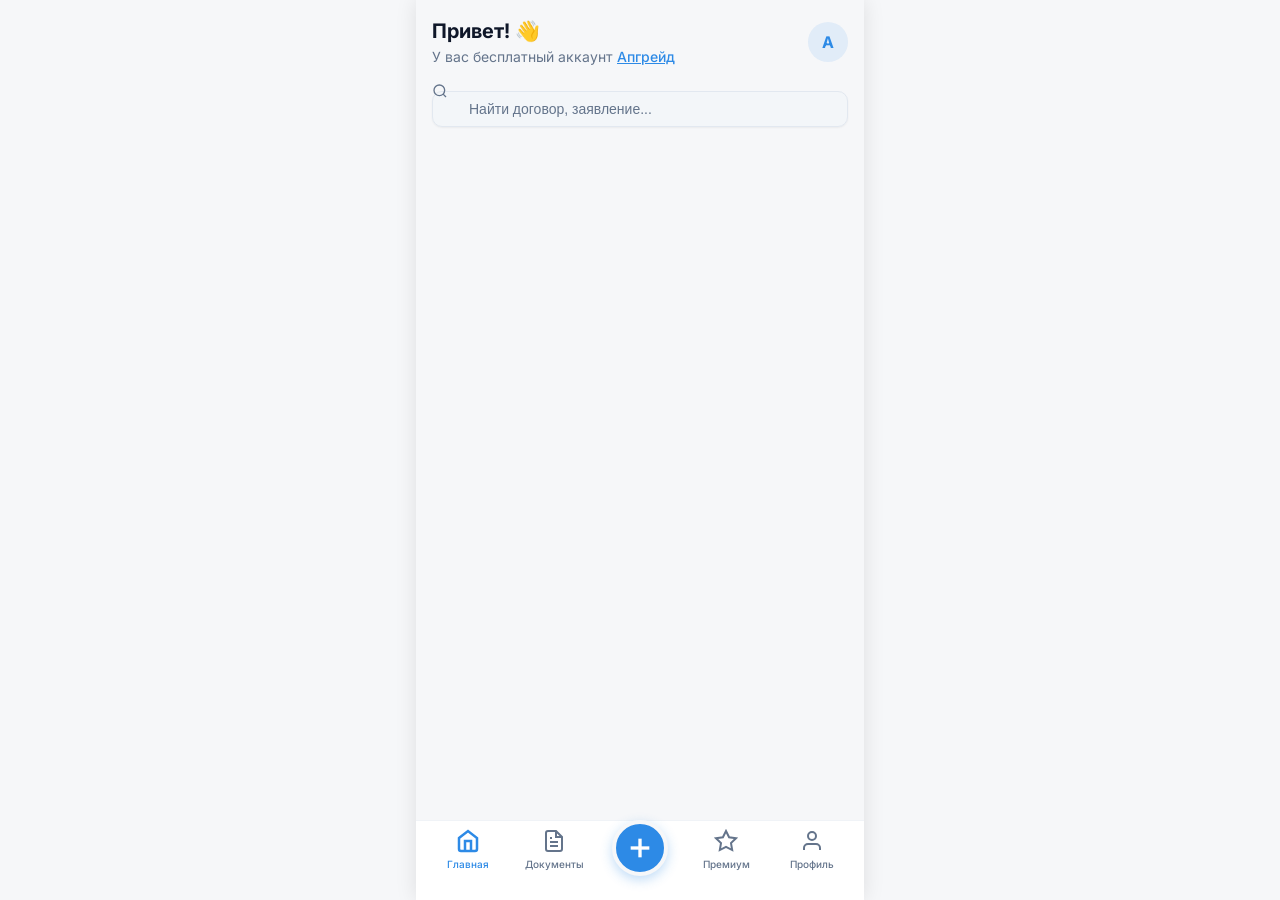
==== commit 7f2ff399: "Update index.html" ====
--- a/index.html
+++ b/index.html
@@ -1077,139 +1077,6 @@
               style="display: none"
             ></div>
 
-            <!-- Upsell Banner -->
-            <div
-              class="gradient-primary rounded-2xl p-4 text-white shadow-lg relative overflow-hidden"
-            >
-              <div class="relative z-10">
-                <div class="flex items-center gap-2 mb-2">
-                  <span
-                    class="badge bg-white/20 hover:bg-white/30 text-white border-none"
-                    >Акция</span
-                  >
-                </div>
-                <h3 class="font-bold text-lg leading-tight mb-1">
-                  Премиум возможности
-                </h3>
-                <p class="text-white/90 text-sm mb-3">
-                  100+ документов и приоритетная поддержка.
-                </p>
-                <a href="#" data-route="/premium">
-                  <button
-                    class="btn btn-sm bg-white text-primary hover:bg-white/90 font-semibold border-none shadow-sm"
-                  >
-                    Выбрать тариф
-                  </button>
-                </a>
-              </div>
-              <svg
-                class="absolute -right-4 -bottom-4 h-32 w-32 text-white/10 rotate-12"
-                width="128"
-                height="128"
-                viewBox="0 0 24 24"
-                fill="currentColor"
-              >
-                <path
-                  d="M12 2l3.09 6.26L22 9.27l-5 4.87 1.18 6.88L12 17.77l-6.18 3.25L7 14.14 2 9.27l6.91-1.01L12 2z"
-                />
-              </svg>
-            </div>
-
-            <!-- Popular Documents -->
-            <div>
-              <div class="flex justify-between items-center mb-3">
-                <h2 class="font-bold text-lg">Популярное</h2>
-                <a
-                  href="#"
-                  data-route="/templates"
-                  class="text-sm text-primary hover:underline"
-                  >Все</a
-                >
-              </div>
-              <div class="grid grid-cols-2 gap-3">
-                <a
-                  href="#"
-                  data-route="/create"
-                  class="card hover:shadow-md transition-shadow cursor-pointer border-border/50 bg-card"
-                >
-                  <div class="card-content flex flex-col gap-3">
-                    <div class="flex justify-between items-start">
-                      <span class="text-2xl">📄</span>
-                    </div>
-                    <div>
-                      <h3 class="font-medium text-sm leading-tight">
-                        Договор услуг
-                      </h3>
-                      <span class="text-xs text-muted mt-1 block"
-                        >Создать за 2 мин</span
-                      >
-                    </div>
-                  </div>
-                </a>
-                <a
-                  href="#"
-                  data-route="/create"
-                  class="card hover:shadow-md transition-shadow cursor-pointer border-border/50 bg-card"
-                >
-                  <div class="card-content flex flex-col gap-3">
-                    <div class="flex justify-between items-start">
-                      <span class="text-2xl">✅</span>
-                    </div>
-                    <div>
-                      <h3 class="font-medium text-sm leading-tight">
-                        Акт работ
-                      </h3>
-                      <span class="text-xs text-muted mt-1 block"
-                        >Создать за 2 мин</span
-                      >
-                    </div>
-                  </div>
-                </a>
-                <a
-                  href="#"
-                  data-route="/create"
-                  class="card hover:shadow-md transition-shadow cursor-pointer border-border/50 bg-card"
-                >
-                  <div class="card-content flex flex-col gap-3">
-                    <div class="flex justify-between items-start">
-                      <span class="text-2xl">💰</span>
-                    </div>
-                    <div>
-                      <h3 class="font-medium text-sm leading-tight">
-                        Счет на оплату
-                      </h3>
-                      <span class="text-xs text-muted mt-1 block"
-                        >Создать за 2 мин</span
-                      >
-                    </div>
-                  </div>
-                </a>
-                <a
-                  href="#"
-                  data-route="/create"
-                  class="card hover:shadow-md transition-shadow cursor-pointer border-border/50 bg-card"
-                >
-                  <div class="card-content flex flex-col gap-3">
-                    <div class="flex justify-between items-start">
-                      <span class="text-2xl">⚖️</span>
-                      <span
-                        class="badge badge-secondary h-5 px-1.5 text-[10px] bg-amber-100 text-amber-700"
-                        >PRO</span
-                      >
-                    </div>
-                    <div>
-                      <h3 class="font-medium text-sm leading-tight">
-                        Претензия
-                      </h3>
-                      <span class="text-xs text-muted mt-1 block"
-                        >Создать за 2 мин</span
-                      >
-                    </div>
-                  </div>
-                </a>
-              </div>
-            </div>
-
             <!-- Recent History Snippet -->
             <div class="pt-2" id="home-recent-block" style="display: none">
               <h2 class="font-bold text-lg mb-3">Недавние</h2>
@@ -1240,371 +1107,13 @@
                       <polyline points="15 18 9 12 15 6" />
                     </svg>
                   </button>
-                  <div class="flex-1">
-                    <h1 class="font-bold text-lg leading-none">
-                      Договор услуг
-                    </h1>
-                    <span class="text-xs text-muted">Черновик</span>
-                  </div>
-                  <button
-                    class="btn btn-ghost text-primary text-sm font-medium"
-                  >
-                    Сохранить
-                  </button>
-                </div>
-                <div class="space-y-1">
-                  <div
-                    class="flex justify-between text-xs font-medium text-muted"
-                  >
-                    <span id="step-1-label" class="step-label text-primary"
-                      >Данные</span
-                    >
-                    <span id="step-2-label" class="step-label">Условия</span>
-                    <span id="step-3-label" class="step-label">Готово</span>
-                  </div>
-                  <div class="progress">
-                    <div
-                      id="create-progress"
-                      class="progress-bar"
-                      style="width: 33.33%"
-                    ></div>
-                  </div>
                 </div>
               </div>
             </div>
-            <main class="flex-1 container overflow-y-auto">
-              <div
-                id="create-step-1"
-                class="create-step space-y-6"
-                style="display: block"
-              >
-                <div class="space-y-4">
-                  <div class="flex items-center justify-between">
-                    <h2 class="text-lg font-bold">Стороны договора</h2>
-                    <button class="btn btn-outline btn-sm h-7 text-xs">
-                      Заполнить из профиля
-                    </button>
-                  </div>
-                  <div class="space-y-3">
-                    <label class="text-sm font-medium">Исполнитель (Вы)</label>
-                    <input
-                      type="text"
-                      placeholder="ФИО или Название компании"
-                      value="Иванов Иван Иванович"
-                      class="input"
-                    />
-                    <input type="text" placeholder="ИНН" class="input" />
-                  </div>
-                  <div class="space-y-3 pt-2">
-                    <label class="text-sm font-medium">Заказчик (Клиент)</label>
-                    <input
-                      type="text"
-                      placeholder="ФИО или Название компании"
-                      class="input"
-                    />
-                    <input
-                      type="text"
-                      placeholder="ИНН (необязательно)"
-                      class="input"
-                    />
-                  </div>
-                  <div class="flex items-center gap-2 pt-2">
-                    <input
-                      type="checkbox"
-                      id="save-template"
-                      class="rounded border-gray-300 text-primary focus:ring-primary"
-                    />
-                    <label for="save-template" class="text-sm text-muted"
-                      >Сохранить контрагента для будущих документов</label
-                    >
-                  </div>
-                </div>
-              </div>
-              <div
-                id="create-step-2"
-                class="create-step space-y-6"
-                style="display: none"
-              >
-                <div class="space-y-4">
-                  <h2 class="text-lg font-bold">Условия и детали</h2>
-                  <div class="space-y-3">
-                    <label class="text-sm font-medium">Предмет договора</label>
-                    <input
-                      type="text"
-                      placeholder="Например: Разработка веб-сайта"
-                      class="input"
-                    />
-                  </div>
-                  <div class="grid grid-cols-2 gap-3">
-                    <div class="space-y-2">
-                      <label class="text-sm font-medium">Сумма (₽)</label>
-                      <input type="number" placeholder="0.00" class="input" />
-                    </div>
-                    <div class="space-y-2">
-                      <label class="text-sm font-medium">Срок (дней)</label>
-                      <input type="number" placeholder="10" class="input" />
-                    </div>
-                  </div>
-                  <div class="space-y-3 pt-4">
-                    <label
-                      class="text-muted text-xs uppercase tracking-wider font-semibold"
-                      >Дополнительные опции</label
-                    >
-                    <div
-                      class="upsell-card card border-dashed border-primary/30 bg-primary/5 cursor-pointer hover:bg-primary/10 transition-colors"
-                    >
-                      <div
-                        class="card-content flex items-center justify-between"
-                      >
-                        <div class="flex items-center gap-3">
-                          <div
-                            class="rounded-full w-8 h-8 bg-primary/20 flex items-center justify-center"
-                          >
-                            <svg
-                              class="h-4 w-4 text-primary"
-                              width="16"
-                              height="16"
-                              viewBox="0 0 24 24"
-                              fill="none"
-                              stroke="currentColor"
-                              stroke-width="2"
-                            >
-                              <rect
-                                x="3"
-                                y="11"
-                                width="18"
-                                height="11"
-                                rx="2"
-                                ry="2"
-                              />
-                              <path d="M7 11V7a5 5 0 0 1 10 0v4" />
-                            </svg>
-                          </div>
-                          <div>
-                            <p class="text-sm font-medium">
-                              Штрафы за просрочку
-                            </p>
-                            <p class="text-xs text-muted">
-                              Защитите себя от задержек
-                            </p>
-                          </div>
-                        </div>
-                        <span
-                          class="badge badge-secondary bg-primary/20 text-primary border-none"
-                          >PRO</span
-                        >
-                      </div>
-                    </div>
-                    <div
-                      class="upsell-card card border-dashed border-primary/30 bg-primary/5 cursor-pointer hover:bg-primary/10 transition-colors"
-                    >
-                      <div
-                        class="card-content flex items-center justify-between"
-                      >
-                        <div class="flex items-center gap-3">
-                          <div
-                            class="rounded-full w-8 h-8 bg-primary/20 flex items-center justify-center"
-                          >
-                            <svg
-                              class="h-4 w-4 text-primary"
-                              width="16"
-                              height="16"
-                              viewBox="0 0 24 24"
-                              fill="none"
-                              stroke="currentColor"
-                              stroke-width="2"
-                            >
-                              <rect
-                                x="3"
-                                y="11"
-                                width="18"
-                                height="11"
-                                rx="2"
-                                ry="2"
-                              />
-                              <path d="M7 11V7a5 5 0 0 1 10 0v4" />
-                            </svg>
-                          </div>
-                          <div>
-                            <p class="text-sm font-medium">
-                              Пункт о конфиденциальности (NDA)
-                            </p>
-                            <p class="text-xs text-muted">
-                              Запрет на разглашение
-                            </p>
-                          </div>
-                        </div>
-                        <span
-                          class="badge badge-secondary bg-primary/20 text-primary border-none"
-                          >PRO</span
-                        >
-                      </div>
-                    </div>
-                  </div>
-                </div>
-              </div>
-              <div
-                id="create-step-3"
-                class="create-step space-y-6"
-                style="display: none"
-              >
-                <div class="space-y-4">
-                  <div class="flex items-center justify-between">
-                    <h2 class="text-lg font-bold">Готово к генерации</h2>
-                    <span
-                      class="badge badge-outline text-green-600 border-green-200 bg-green-50"
-                      >Проверено</span
-                    >
-                  </div>
-                  <div
-                    class="aspect-document bg-white border rounded-xl shadow-sm p-6 overflow-hidden relative group"
-                  >
-                    <div
-                      class="space-y-4 opacity-50 blur-[1px] group-hover:blur-0 group-hover:opacity-100 transition-all duration-500"
-                    >
-                      <div class="h-4 w-3/4 bg-gray-200 rounded"></div>
-                      <div class="space-y-2">
-                        <div class="h-2 w-full bg-gray-100 rounded"></div>
-                        <div class="h-2 w-full bg-gray-100 rounded"></div>
-                        <div class="h-2 w-5/6 bg-gray-100 rounded"></div>
-                      </div>
-                      <div class="h-20"></div>
-                      <div class="space-y-2">
-                        <div class="h-2 w-full bg-gray-100 rounded"></div>
-                        <div class="h-2 w-4/6 bg-gray-100 rounded"></div>
-                      </div>
-                    </div>
-                    <div
-                      class="absolute inset-0 flex items-center justify-center bg-gradient-to-t from-white via-transparent to-transparent"
-                    >
-                      <button
-                        class="btn btn-outline bg-white/80 backdrop-blur shadow-sm"
-                      >
-                        Предпросмотр
-                      </button>
-                    </div>
-                  </div>
-                  <div class="space-y-3">
-                    <div
-                      class="flex items-center gap-2 text-sm text-muted justify-center"
-                    >
-                      <svg
-                        class="h-4 w-4 text-green-500"
-                        width="16"
-                        height="16"
-                        viewBox="0 0 24 24"
-                        fill="none"
-                        stroke="currentColor"
-                        stroke-width="2"
-                      >
-                        <polyline points="20 6 9 17 4 12" />
-                      </svg>
-                      <span>Этот документ создали 1,243 раза</span>
-                    </div>
-                    <button
-                      class="btn btn-default btn-full h-12 text-lg font-bold shadow-lg shadow-primary/20"
-                      style="background-color: #31b545"
-                    >
-                      Сгенерировать документ
-                    </button>
-                    <div class="grid grid-cols-3 gap-2">
-                      <button
-                        class="btn btn-outline h-10 text-xs flex flex-col gap-0 py-1"
-                      >
-                        <svg
-                          class="h-3 w-3 mb-1"
-                          width="12"
-                          height="12"
-                          viewBox="0 0 24 24"
-                          fill="none"
-                          stroke="currentColor"
-                          stroke-width="2"
-                        >
-                          <path d="M21 15v4a2 2 0 0 1-2 2H5a2 2 0 0 1-2-2v-4" />
-                          <polyline points="7 10 12 15 17 10" />
-                          <line x1="12" y1="15" x2="12" y2="3" />
-                        </svg>
-                        DOCX
-                      </button>
-                      <button
-                        class="btn btn-outline h-10 text-xs flex flex-col gap-0 py-1"
-                      >
-                        <svg
-                          class="h-3 w-3 mb-1"
-                          width="12"
-                          height="12"
-                          viewBox="0 0 24 24"
-                          fill="none"
-                          stroke="currentColor"
-                          stroke-width="2"
-                        >
-                          <path d="M21 15v4a2 2 0 0 1-2 2H5a2 2 0 0 1-2-2v-4" />
-                          <polyline points="7 10 12 15 17 10" />
-                          <line x1="12" y1="15" x2="12" y2="3" />
-                        </svg>
-                        PDF
-                      </button>
-                      <button
-                        class="btn btn-outline h-10 text-xs flex flex-col gap-0 py-1"
-                      >
-                        <svg
-                          class="h-3 w-3 mb-1"
-                          width="12"
-                          height="12"
-                          viewBox="0 0 24 24"
-                          fill="none"
-                          stroke="currentColor"
-                          stroke-width="2"
-                        >
-                          <path
-                            d="M4 4h16c1.1 0 2 .9 2 2v12c0 1.1-.9 2-2 2H4c-1.1 0-2-.9-2-2V6c0-1.1.9-2 2-2z"
-                          />
-                          <polyline points="22,6 12,13 2,6" />
-                        </svg>
-                        Email
-                      </button>
-                    </div>
-                  </div>
-                </div>
-              </div>
-            </main>
-            <div class="container border-t border-border/50 bg-background">
-              <button
-                id="create-footer-btn"
-                class="btn btn-default btn-full h-11 text-base shadow-md"
-              >
-                Далее
-                <svg
-                  class="ml-2"
-                  width="16"
-                  height="16"
-                  viewBox="0 0 24 24"
-                  fill="none"
-                  stroke="currentColor"
-                  stroke-width="2"
-                >
-                  <path d="m9 18 6-6-6-6" />
-                </svg>
-              </button>
-              <button
-                id="create-next"
-                class="btn btn-default btn-full h-11 text-base shadow-md"
-                style="display: none"
-              >
-                Далее
-                <svg
-                  class="ml-2"
-                  width="16"
-                  height="16"
-                  viewBox="0 0 24 24"
-                  fill="none"
-                  stroke="currentColor"
-                  stroke-width="2"
-                >
-                  <path d="m9 18 6-6-6-6" />
-                </svg>
-              </button>
-            </div>
+
+            <div
+              class="container border-t border-border/50 bg-background"
+            ></div>
             <div id="upsell-modal" class="modal-overlay" style="display: none">
               <div class="modal-content space-y-4">
                 <div
@@ -1696,7 +1205,7 @@
             <div class="space-y-4">
               <div class="card border-border/50 relative overflow-hidden">
                 <div class="card-content pb-2">
-                  <h3 class="font-bold text-lg">Базовый</h3>
+                  <h3 class="font-bold text-lg">Free</h3>
                   <div class="text-2xl font-bold">
                     0 ₽
                     <span class="text-sm font-normal text-muted">/ мес</span>
@@ -1762,7 +1271,7 @@
                   РЕКОМЕНДУЕМ
                 </div>
                 <div class="card-content pb-2">
-                  <h3 class="font-bold text-lg text-primary">Premium</h3>
+                  <h3 class="font-bold text-lg text-primary">One-off</h3>
                   <div class="text-2xl font-bold">
                     299 ₽
                     <span class="text-sm font-normal text-muted">/ мес</span>
@@ -1842,7 +1351,7 @@
                 class="card border-border/50 bg-slate-50 dark:bg-slate-900/50"
               >
                 <div class="card-content pb-2">
-                  <h3 class="font-bold text-lg">Бизнес</h3>
+                  <h3 class="font-bold text-lg">Legal Review</h3>
                   <div class="text-2xl font-bold">
                     990 ₽
                     <span class="text-sm font-normal text-muted">/ мес</span>
@@ -1953,7 +1462,7 @@
                   </button>
                   <div class="accordion-content" style="display: none">
                     Мы предоставляем 7 дней бесплатного доступа к Premium
-                    функциям для новых пользователей.
+                    функциям за 5 приглашенных пользователей.
                   </div>
                 </div>
                 <div class="accordion-item">
@@ -1971,7 +1480,7 @@
                     </svg>
                   </button>
                   <div class="accordion-content" style="display: none">
-                    Документы доступны в форматах DOCX (Word) и PDF.
+                    Документы доступны в форматах DOCX (Word).
                   </div>
                 </div>
               </div>
@@ -1979,82 +1488,214 @@
           </div>
         </div>
         <div id="page-profile" class="page">
-          <div class="flex items-center justify-between mb-6">
-              <h1 class="text-2xl font-bold">Профиль</h1>
-          </div>
-      
-          <div class="bg-card rounded-2xl p-6 border border-border/50 shadow-sm mb-6 text-center">
-              <div class="relative inline-block mb-4">
-                  <div id="profile-avatar-container" class="w-20 h-20 rounded-full bg-primary/10 flex items-center justify-center border-2 border-primary/20 overflow-hidden mx-auto">
-                      <img id="profile-avatar" src="" alt="" class="w-full h-full object-cover hidden" />
-                      <span id="profile-avatar-fallback" class="text-2xl font-bold text-primary">U</span>
-                  </div>
+          <div class="container space-y-6">
+            <div
+              class="flex items-center gap-4 bg-card p-4 rounded-xl border border-border/50 shadow-sm"
+            >
+              <div
+                class="rounded-full w-16 h-16 border-2 border-primary/20 flex items-center justify-center bg-primary/10 text-primary font-bold overflow-hidden"
+              >
+                <img
+                  id="profile-avatar"
+                  src=""
+                  alt="Аватар"
+                  class="w-full h-full object-cover hidden"
+                />
+                <span id="profile-avatar-fallback">AI</span>
               </div>
-              <h2 id="profile-name" class="text-xl font-bold mb-1">Загрузка...</h2>
-              <p id="profile-id" class="text-xs text-muted mb-4">ID: ---</p>
-      
-              <div class="card bg-primary/5 border-primary/20 mt-4 text-left">
-                  <div class="card-content space-y-3 p-4">
-                      <div class="flex items-center gap-2 text-primary font-bold">
-                          <svg class="h-5 w-5" viewBox="0 0 24 24" fill="none" stroke="currentColor" stroke-width="2">
-                              <polygon points="12 2 15.09 8.26 22 9.27 17 14.14 18.18 21.02 12 17.77 5.82 21.02 7 14.14 2 9.27 8.91 8.26 12 2" />
-                          </svg>
-                          <h3 class="text-sm">Пригласи друга</h3>
-                      </div>
-                      <p class="text-[11px] text-muted leading-tight">
-                          Получите бонусы за каждого друга, который воспользуется ботом по вашей ссылке.
-                      </p>
-                      <div class="flex gap-2">
-                          <div class="flex-1 bg-background border border-border/50 rounded-md px-3 py-2 text-[10px] font-mono text-primary flex items-center justify-between overflow-hidden">
-                              <span id="ref-link-text" class="truncate">Загрузка...</span>
-                          </div>
-                          <button onclick="copyRefLink()" class="btn btn-primary h-9 px-3 shrink-0 rounded-md shadow-sm">
-                              <span id="copy-btn-text">Копировать</span>
-                          </button>
-                      </div>
-                  </div>
+              <div class="flex-1">
+                <h2 id="profile-name" class="font-bold text-lg">
+                  Пользователь
+                </h2>
+                <div class="flex items-center gap-2 mt-1">
+                  <span
+                    class="badge badge-outline font-normal text-muted bg-secondary/50"
+                    >Free Plan</span
+                  ><span id="profile-id" class="text-xs text-muted">ID: -</span>
+                </div>
               </div>
-          </div>
-      
-          <div class="space-y-4 mb-6">
+            </div>
+            <div
+              class="card bg-gradient-to-r from-slate-900 to-slate-800 text-white border-none"
+            >
+              <div class="card-content flex justify-between items-center">
+                <div>
+                  <p class="font-medium text-sm text-slate-300">Подписка</p>
+                  <p class="font-bold">Бесплатный тариф</p>
+                </div>
+                <a href="#" data-route="/premium"
+                  ><button
+                    class="btn btn-sm bg-white text-slate-900 hover:bg-slate-100 font-semibold"
+                  >
+                    Улучшить
+                  </button></a
+                >
+              </div>
+            </div>
+            <div
+              class="space-y-3"
+              id="profile-history-block"
+              style="display: none"
+            >
               <div class="flex items-center justify-between">
-                  <h3 class="font-bold text-lg">Мои реквизиты</h3>
-                  <button class="btn btn-ghost btn-sm h-8 text-xs text-primary">Сохранить</button>
-              </div>
-              <div class="grid gap-3 p-4 bg-card rounded-xl border border-border/50">
-                  <div class="space-y-1">
-                      <label class="text-xs text-muted">ИНН</label>
-                      <input type="text" value="7729123456" class="input h-9 bg-secondary/20" />
-                  </div>
-                  <div class="space-y-1">
-                      <label class="text-xs text-muted">Расчетный счет</label>
-                      <input type="text" value="40802810000000001234" class="input h-9 bg-secondary/20" />
-                  </div>
-                  <div class="space-y-1">
-                      <label class="text-xs text-muted">Адрес</label>
-                      <input type="text" value="г. Москва, ул. Ленина, д. 1" class="input h-9 bg-secondary/20" />
-                  </div>
-              </div>
-          </div>
-      
-          <div class="space-y-3" id="profile-history-block" style="display: none">
-              <div class="flex items-center justify-between">
-                  <h3 class="font-bold text-lg">История</h3>
-                  <button id="profile-history-show-all-btn" class="btn btn-ghost btn-sm h-8 text-xs">Все</button>
+                <h3 class="font-bold text-lg">История</h3>
+                <button
+                  id="profile-history-show-all-btn"
+                  class="btn btn-ghost btn-sm h-8 text-xs"
+                >
+                  Все
+                </button>
               </div>
               <div class="space-y-2" id="profile-history-list"></div>
+            </div>
+            <div class="card bg-primary/5 border-primary/20">
+              <div class="card-content space-y-3">
+                <div class="flex items-center gap-2 text-primary font-bold">
+                  <svg
+                    class="h-5 w-5"
+                    width="20"
+                    height="20"
+                    viewBox="0 0 24 24"
+                    fill="none"
+                    stroke="currentColor"
+                    stroke-width="2"
+                  >
+                    <polygon
+                      points="12 2 15.09 8.26 22 9.27 17 14.14 18.18 21.02 12 17.77 5.82 21.02 7 14.14 2 9.27 8.91 8.26 12 2"
+                    />
+                  </svg>
+                  <h3>Пригласи друга</h3>
+                </div>
+                <p class="text-sm text-muted">
+                  Получите 1 месяц Premium бесплатно за каждого друга.
+                </p>
+                <div class="flex gap-2">
+                  <div
+                    class="flex-1 bg-background border border-border/50 rounded-md px-3 py-2 text-xs font-mono text-muted flex items-center justify-between"
+                  >
+                    <span id="ref-link-text">t.me/docgen_bot?start=ref123</span>
+                  </div>
+                  <button
+                    id="copy-ref-link-btn"
+                    class="btn btn-icon h-9 w-9 shrink-0"
+                  >
+                    <svg
+                      class="h-4 w-4"
+                      width="16"
+                      height="16"
+                      viewBox="0 0 24 24"
+                      fill="none"
+                      stroke="currentColor"
+                      stroke-width="2"
+                      stroke-linecap="round"
+                      stroke-linejoin="round"
+                    >
+                      <rect
+                        x="9"
+                        y="9"
+                        width="13"
+                        height="13"
+                        rx="2"
+                        ry="2"
+                      ></rect>
+                      <path
+                        d="M5 15H4a2 2 0 0 1-2-2V4a2 2 0 0 1 2-2h9a2 2 0 0 1 2 2v1"
+                      ></path>
+                    </svg>
+                  </button>
+                </div>
+                <p id="ref-count-text" class="text-xs text-muted mt-2">
+                  Приглашено: <span id="ref-count-number">0</span> чел.
+                </p>
+              </div>
+            </div>
+            <div class="card border-border/50">
+              <div class="card-content space-y-3">
+                <a
+                  href="#"
+                  id="support-link"
+                  class="flex items-center gap-3 p-2 rounded-lg hover:bg-secondary/50 transition-colors cursor-pointer"
+                >
+                  <svg
+                    class="h-5 w-5 text-primary"
+                    width="20"
+                    height="20"
+                    viewBox="0 0 24 24"
+                    fill="none"
+                    stroke="currentColor"
+                    stroke-width="2"
+                    stroke-linecap="round"
+                    stroke-linejoin="round"
+                  >
+                    <path
+                      d="M21 15a2 2 0 0 1-2 2H7l-4 4V5a2 2 0 0 1 2-2h14a2 2 0 0 1 2 2z"
+                    ></path>
+                    <line x1="9" y1="10" x2="15" y2="10"></line>
+                    <line x1="12" y1="7" x2="12" y2="13"></line>
+                  </svg>
+                  <div class="flex-1">
+                    <p class="font-medium text-sm">Связь с поддержкой</p>
+                    <p class="text-xs text-muted">
+                      Напишите нам, если возникли вопросы
+                    </p>
+                  </div>
+                  <svg
+                    class="h-4 w-4 text-muted"
+                    width="16"
+                    height="16"
+                    viewBox="0 0 24 24"
+                    fill="none"
+                    stroke="currentColor"
+                    stroke-width="2"
+                    stroke-linecap="round"
+                    stroke-linejoin="round"
+                  >
+                    <polyline points="9 18 15 12 9 6"></polyline>
+                  </svg>
+                </a>
+                <a
+                  href="#"
+                  id="tg-profile-link"
+                  target="_blank"
+                  class="flex items-center gap-3 p-2 rounded-lg hover:bg-secondary/50 transition-colors cursor-pointer"
+                >
+                  <svg
+                    class="h-5 w-5 text-primary"
+                    width="20"
+                    height="20"
+                    viewBox="0 0 24 24"
+                    fill="none"
+                    stroke="currentColor"
+                    stroke-width="2"
+                    stroke-linecap="round"
+                    stroke-linejoin="round"
+                  >
+                    <path
+                      d="M22 16.92v3a2 2 0 0 1-2.18 2 19.79 19.79 0 0 1-8.63-3.07 19.5 19.5 0 0 1-6-6 19.79 19.79 0 0 1-3.07-8.67A2 2 0 0 1 4.11 2h3a2 2 0 0 1 2 1.72 12.84 12.84 0 0 0 .7 2.81 2 2 0 0 1-.45 2.11L8.09 9.91a16 16 0 0 0 6 6l1.27-1.27a2 2 0 0 1 2.11-.45 12.84 12.84 0 0 0 2.81.7A2 2 0 0 1 22 16.92z"
+                    ></path>
+                  </svg>
+                  <div class="flex-1">
+                    <p class="font-medium text-sm">Telegram профиль</p>
+                    <p class="text-xs text-muted">Наш официальный канал</p>
+                  </div>
+                  <svg
+                    class="h-4 w-4 text-muted"
+                    width="16"
+                    height="16"
+                    viewBox="0 0 24 24"
+                    fill="none"
+                    stroke="currentColor"
+                    stroke-width="2"
+                    stroke-linecap="round"
+                    stroke-linejoin="round"
+                  >
+                    <polyline points="9 18 15 12 9 6"></polyline>
+                  </svg>
+                </a>
+              </div>
+            </div>
           </div>
-      
-          <div class="space-y-1 pt-2 pb-8">
-              <button class="btn btn-ghost btn-full justify-start h-12 font-normal">
-                  <svg class="mr-3 h-5 w-5 text-muted" viewBox="0 0 24 24" fill="none" stroke="currentColor" stroke-width="2">
-                      <circle cx="12" cy="12" r="3" />
-                      <path d="M19.4 15a1.65 1.65 0 0 0 .33 1.82l.06.06a2 2 0 0 1 0 2.83 2 2 0 0 1-2.83 0l-.06-.06a1.65 1.65 0 0 0-1.82-.33 1.65 1.65 0 0 0-1 1.51V21a2 2 0 0 1-2 2 2 2 0 0 1-2-2v-.09A1.65 1.65 0 0 0 9 19.4a1.65 1.65 0 0 0-1.82.33l-.06.06a2 2 0 0 1-2.83 0 2 2 0 0 1 0-2.83l.06-.06a1.65 1.65 0 0 0 .33-1.82 1.65 1.65 0 0 0-1.51-1H3a2 2 0 0 1-2-2 2 2 0 0 1 2-2h.09A1.65 1.65 0 0 0 4.6 9a1.65 1.65 0 0 0-.33-1.82l-.06-.06a2 2 0 0 1 0-2.83 2 2 0 0 1 2.83 0l.06.06a1.65 1.65 0 0 0 1.82.33H9a1.65 1.65 0 0 0 1-1.51V3a2 2 0 0 1 2-2 2 2 0 0 1 2 2v.09a1.65 1.65 0 0 0 1 1.51 1.65 1.65 0 0 0 1.82-.33l.06-.06a2 2 0 0 1 2.83 0 2 2 0 0 1 0 2.83l-.06.06a1.65 1.65 0 0 0-.33 1.82V9a1.65 1.65 0 0 0 1.51 1H21a2 2 0 0 1 2 2 2 2 0 0 1-2 2h-.09a1.65 1.65 0 0 0-1.51 1Z" />
-                  </svg>
-                  Настройки
-              </button>
-          </div>
-      </div>
+        </div>
         <div id="page-not-found" class="page">
           <div
             class="min-h-screen w-full flex items-center justify-center bg-gray-50"
@@ -2140,7 +1781,7 @@
       </main>
 
       <!-- FAB -->
-      <a href="#" data-route="/create" class="fab">
+      <a href="#" id="fab-button" class="fab">
         <svg
           width="32"
           height="32"
@@ -2224,18 +1865,19 @@
     <script>
       // 1. ИНИЦИАЛИЗАЦИЯ TELEGRAM WEB APP (Глобально)
       const tg = window.Telegram.WebApp;
-      
+
       // Сообщаем Telegram, что приложение готово
       tg.ready();
       // Разворачиваем на весь экран (по желанию)
       tg.expand();
 
       // Настройка цветов темы Telegram
-      document.body.style.backgroundColor = tg.backgroundColor || "var(--background)";
+      document.body.style.backgroundColor =
+        tg.backgroundColor || "var(--background)";
       document.body.style.color = tg.textColor || "var(--foreground)";
 
-      const BOT_USERNAME = "testProDocsSystem_bot"; 
-      
+      const BOT_USERNAME = "testProDocsSystem_bot";
+
       // ... (Ваши константы CATEGORIES, CATEGORY_EMOJIS остаются без изменений) ...
       const CATEGORIES = [
         { slug: "акты", name: "Акты" },
@@ -2291,9 +1933,11 @@
 
         // Если открыто не в Telegram или пользователь скрыт
         if (!user) {
-            console.warn("Данные пользователя не получены. Приложение открыто вне Telegram?");
-            // Можно поставить заглушки, если нужно
-            return;
+          console.warn(
+            "Данные пользователя не получены. Приложение открыто вне Telegram?"
+          );
+          // Можно поставить заглушки, если нужно
+          return;
         }
 
         console.log("User data:", user); // Для отладки
@@ -2302,77 +1946,113 @@
         const firstName = user.first_name || "";
         const lastName = user.last_name || "";
         const username = user.username ? `@${user.username}` : "";
-        
+
         // Для главной
         const homeGreeting = document.getElementById("home-greeting");
         if (homeGreeting) {
-            homeGreeting.textContent = `Привет, ${firstName}! 👋`;
+          homeGreeting.textContent = `Привет, ${firstName}! 👋`;
         }
 
         // Для профиля
         const profileName = document.getElementById("profile-name");
         const profileId = document.getElementById("profile-id");
-        if (profileName) profileName.textContent = `${firstName} ${lastName}`.trim() || username || "Пользователь";
+        if (profileName)
+          profileName.textContent =
+            `${firstName} ${lastName}`.trim() || username || "Пользователь";
         if (profileId) profileId.textContent = `ID: ${user.id}`;
-
-        // ГЕНЕРАЦИЯ РЕФ ССЫЛКИ
-        const refLinkInput = document.getElementById("ref-link-input");
-        if (refLinkInput) {
-            // Замените ProDocsSystemBot на имя вашего бота из BotFather
-            const botUsername = "testProDocsSystem_bot"; 
-            refLinkInput.value = `https://t.me/${botUsername}?start=${user.id}`;
-        }
 
         // 2. Логика Аватара (Фото или Буква)
         // Функция для обновления конкретной пары (img + fallback text)
         const setAvatar = (imgId, fallbackId) => {
-            const imgEl = document.getElementById(imgId);
-            const fallbackEl = document.getElementById(fallbackId);
-            
-            if (!imgEl || !fallbackEl) return;
-
-            if (user.photo_url) {
-                // Если есть фото от Telegram
-                imgEl.src = user.photo_url;
-                imgEl.classList.remove("hidden"); // Убираем класс hidden
-                imgEl.style.display = "block";    // На всякий случай
-                fallbackEl.style.display = "none";
-            } else {
-                // Если фото нет - показываем инициал
-                const initial = firstName ? firstName.charAt(0).toUpperCase() : "U";
-                imgEl.classList.add("hidden");
-                imgEl.style.display = "none";
-                fallbackEl.textContent = initial;
-                fallbackEl.style.display = "flex"; // Или block, в зависимости от верстки
-            }
+          const imgEl = document.getElementById(imgId);
+          const fallbackEl = document.getElementById(fallbackId);
+
+          if (!imgEl || !fallbackEl) return;
+
+          if (user.photo_url) {
+            // Если есть фото от Telegram
+            imgEl.src = user.photo_url;
+            imgEl.classList.remove("hidden"); // Убираем класс hidden
+            imgEl.style.display = "block"; // На всякий случай
+            fallbackEl.style.display = "none";
+          } else {
+            // Если фото нет - показываем инициал
+            const initial = firstName ? firstName.charAt(0).toUpperCase() : "U";
+            imgEl.classList.add("hidden");
+            imgEl.style.display = "none";
+            fallbackEl.textContent = initial;
+            fallbackEl.style.display = "flex"; // Или block, в зависимости от верстки
+          }
         };
 
         // Обновляем аватар на Главной
         setAvatar("home-avatar-img", "home-avatar-fallback");
         // Обновляем аватар в Профиле
         setAvatar("profile-avatar", "profile-avatar-fallback");
-      }
-
-      // ФУНКЦИЯ КОПИРОВАНИЯ
-    function copyRefLink() {
-        const copyText = document.getElementById("ref-link-input");
-        copyText.select();
-        copyText.setSelectionRange(0, 99999); // Для мобильных
-
-        navigator.clipboard.writeText(copyText.value).then(() => {
-            const btn = event.target;
-            const originalText = btn.textContent;
-            btn.textContent = "✅";
-            setTimeout(() => { btn.textContent = originalText; }, 2000);
-        });
-    }
-      
+
+        // Обновляем реферальную ссылку
+        const refLinkText = document.getElementById("ref-link-text");
+        if (refLinkText) {
+          const refLink = `t.me/${BOT_USERNAME}?start=ref${user.id}`;
+          refLinkText.textContent = refLink;
+        }
+
+        // Загружаем количество рефералов
+        loadReferralCount(user.id);
+      }
+
+      // Функция для загрузки количества рефералов
+      async function loadReferralCount(userId) {
+        const refCountNumber = document.getElementById("ref-count-number");
+        if (!refCountNumber) return;
+
+        // Показываем "Загрузка..." пока получаем данные
+        refCountNumber.textContent = "Загрузка...";
+
+        try {
+          // Попытка получить через fetch (если есть API endpoint)
+          // Раскомментируйте и настройте, если создадите API endpoint:
+          /*
+          const response = await fetch(`/api/referral-count?user_id=${userId}`, {
+            method: 'GET',
+            headers: {
+              'Content-Type': 'application/json'
+            }
+          });
+          
+          if (response.ok) {
+            const data = await response.json();
+            refCountNumber.textContent = data.count || 0;
+            return;
+          }
+          */
+
+          // Альтернативный способ: использование WebApp для отправки запроса боту
+          // Бот должен обработать запрос и вернуть данные через WebApp.answerWebAppQuery
+          // или через другой механизм
+          if (tg && tg.sendData) {
+            // Отправляем запрос боту через WebApp
+            tg.sendData(
+              JSON.stringify({ action: "get_ref_count", user_id: userId })
+            );
+          }
+
+          // Временное решение: показываем 0, пока не настроен API или обработка в боте
+          // TODO: Замените на реальный запрос к API или настройте обработку в боте
+          setTimeout(() => {
+            refCountNumber.textContent = "0";
+          }, 500);
+        } catch (error) {
+          console.error("Ошибка загрузки количества рефералов:", error);
+          refCountNumber.textContent = "0";
+        }
+      }
+
       function getRecentStorageKey() {
         const user = getCurrentUser();
         if (!user || !user.id) return null;
         return RECENT_KEY_PREFIX + String(user.id);
       }
-
 
       function loadRecentDocumentsState() {
         const key = getRecentStorageKey();
@@ -2834,16 +2514,16 @@
 
         // Если это просто открытие страницы внутри приложения (навигация)
         if (actionType === "open_document") {
-             // Тут ничего отправлять не надо, просто переходим
-             return; 
+          // Тут ничего отправлять не надо, просто переходим
+          return;
         }
 
         // Логика формирования Deep Link
         let prefix = "";
         if (actionType === "send_document") {
           prefix = "doc_"; // Для документов из папки documents
-        } else if (actionType === "send_template") { 
-          prefix = "ex_";  // Для примеров из папки examples (кнопка "Образец")
+        } else if (actionType === "send_template") {
+          prefix = "ex_"; // Для примеров из папки examples (кнопка "Образец")
         }
 
         if (prefix) {
@@ -3109,11 +2789,103 @@
         renderDocumentsTabs();
         setupDocumentsSearch();
       }
-      
+
+      // Обработчик FAB (плюсик)
+      function setupFAB() {
+        const fabButton = document.getElementById("fab-button");
+        if (fabButton) {
+          fabButton.onclick = (e) => {
+            e.preventDefault();
+            tg.showAlert("Автозаполнение еще в разработке");
+          };
+        }
+      }
+
+      // Обработчик кнопки копирования реферальной ссылки
+      function setupCopyRefLink() {
+        const copyBtn = document.getElementById("copy-ref-link-btn");
+        if (copyBtn) {
+          copyBtn.onclick = () => {
+            const refLinkText = document.getElementById("ref-link-text");
+            if (refLinkText) {
+              const fullLink = `https://${refLinkText.textContent}`;
+              // Используем Clipboard API если доступен
+              if (navigator.clipboard && navigator.clipboard.writeText) {
+                navigator.clipboard
+                  .writeText(fullLink)
+                  .then(() => {
+                    tg.showAlert("Ссылка скопирована!");
+                  })
+                  .catch(() => {
+                    // Fallback для старых браузеров
+                    fallbackCopyTextToClipboard(fullLink);
+                  });
+              } else {
+                fallbackCopyTextToClipboard(fullLink);
+              }
+            }
+          };
+        }
+      }
+
+      // Обработчики ссылок поддержки и Telegram профиля
+      function setupSupportLinks() {
+        // Ссылка на поддержку
+        const supportLink = document.getElementById("support-link");
+        if (supportLink) {
+          supportLink.onclick = (e) => {
+            e.preventDefault();
+            // Открываем чат с ботом для поддержки
+            const supportUrl = `https://t.me/klern1`;
+            tg.openTelegramLink(supportUrl);
+          };
+        }
+
+        // Ссылка на Telegram профиль (пользователь сам вставит ссылку)
+        const tgProfileLink = document.getElementById("tg-profile-link");
+        if (tgProfileLink) {
+          // Замените эту ссылку на вашу реальную ссылку на Telegram канал/профиль
+          tgProfileLink.href = "https://t.me/ProDocSystems"; // TODO: Замените на реальную ссылку
+          tgProfileLink.onclick = (e) => {
+            e.preventDefault();
+            const url = tgProfileLink.href;
+            if (url && url !== "#") {
+              tg.openTelegramLink(url);
+            }
+          };
+        }
+      }
+
+      // Fallback метод копирования для старых браузеров
+      function fallbackCopyTextToClipboard(text) {
+        const textArea = document.createElement("textarea");
+        textArea.value = text;
+        textArea.style.position = "fixed";
+        textArea.style.left = "-999999px";
+        textArea.style.top = "-999999px";
+        document.body.appendChild(textArea);
+        textArea.focus();
+        textArea.select();
+        try {
+          const successful = document.execCommand("copy");
+          if (successful) {
+            tg.showAlert("Ссылка скопирована!");
+          } else {
+            tg.showAlert("Не удалось скопировать ссылку");
+          }
+        } catch (err) {
+          tg.showAlert("Ошибка копирования");
+        }
+        document.body.removeChild(textArea);
+      }
+
       // ЗАПУСК
       initRouter();
       loadDocuments();
       setupSearch();
+      setupFAB();
+      setupCopyRefLink();
+      setupSupportLinks();
     </script>
   </body>
 </html>
